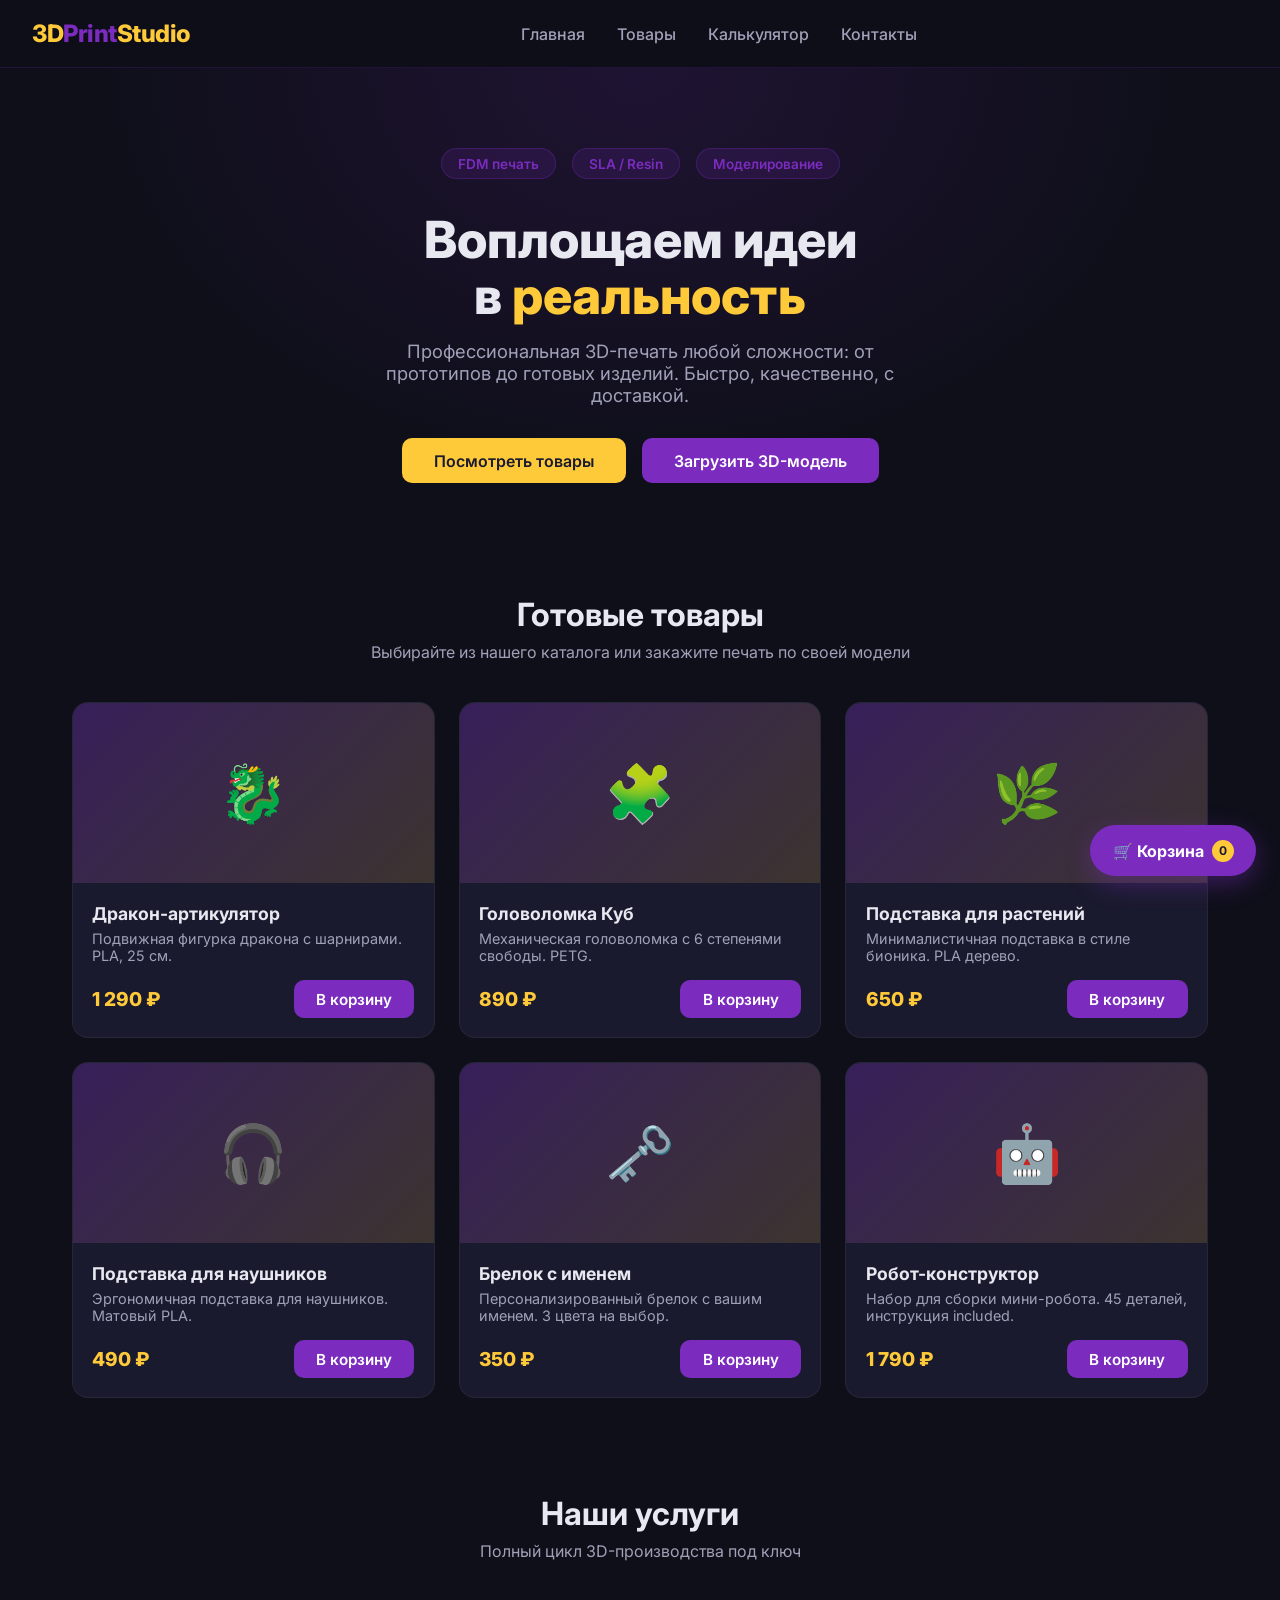
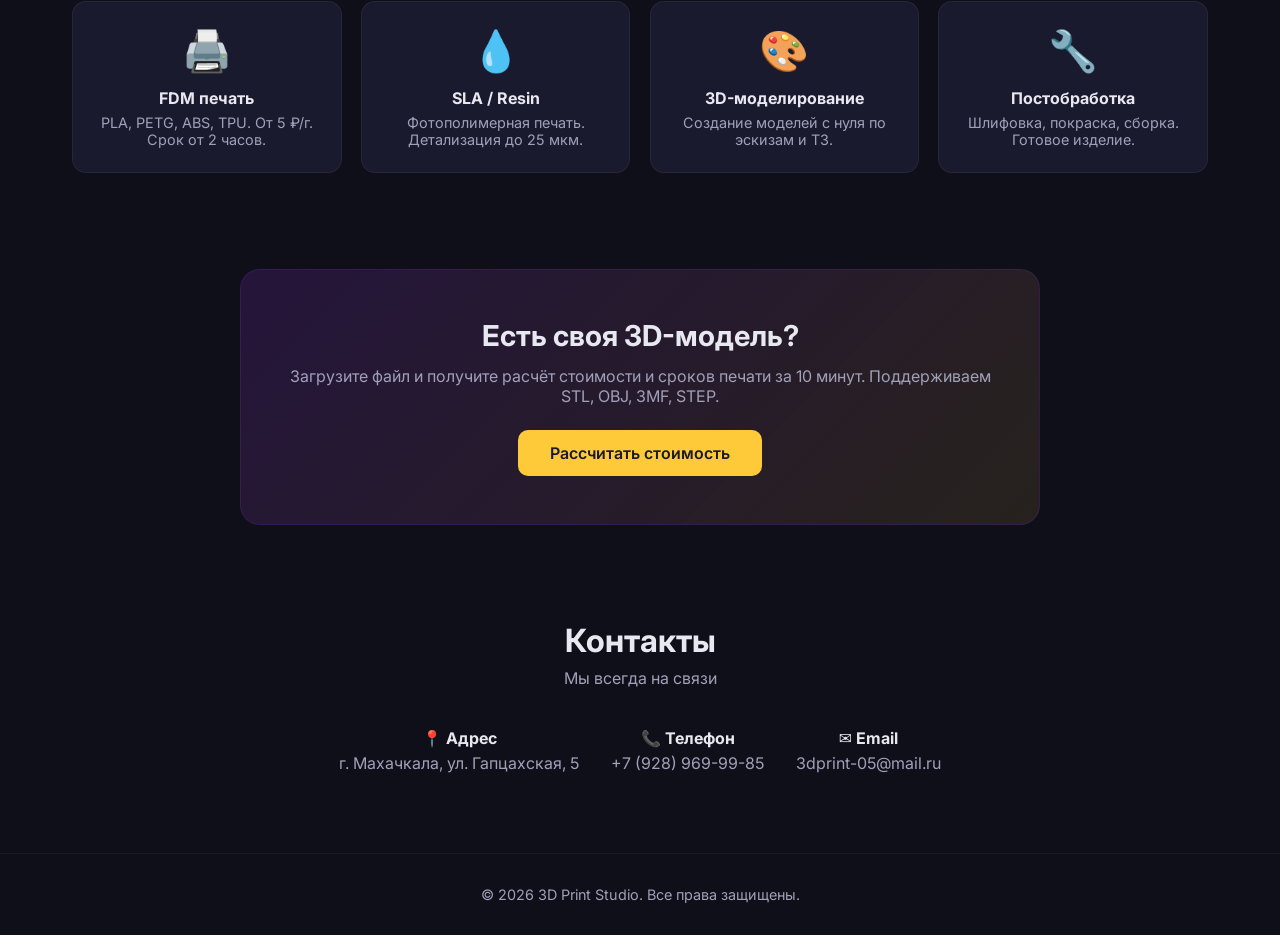
==== index.html @ 72daf2a4 "index.html" ====
<!DOCTYPE html>
<html lang="ru">
<head>
  <meta charset="UTF-8">
  <meta name="viewport" content="width=device-width, initial-scale=1.0">
  <title>3D Print Studio — Студия 3D-печати</title>
  <script src="auth.js"></script>
  <link href="https://fonts.googleapis.com/css2?family=Inter:wght@400;500;600;700;800&display=swap" rel="stylesheet">
  <style>
    :root { --primary: #7b2cbf; --accent: #ffca3a; --bg: #0f0f1a; --card: #1a1a2e; --card-hover: #252540; --text: #e8e8f0; --muted: #a0a0b8; }
    * { box-sizing: border-box; margin: 0; padding: 0; }
    body { background: var(--bg); font-family: 'Inter', system-ui, sans-serif; color: var(--text); }
    .nav { display: flex; align-items: center; justify-content: space-between; padding: 1.2rem 2rem; background: rgba(15,15,26,0.85); backdrop-filter: blur(12px); position: sticky; top: 0; z-index: 100; border-bottom: 1px solid rgba(123,44,191,0.2); }
    .logo { font-size: 1.5rem; font-weight: 800; color: var(--accent); letter-spacing: -0.5px; text-decoration: none; }
    .logo span { color: var(--primary); }
    .nav-links { display: flex; gap: 2rem; list-style: none; }
    .nav-links a { color: var(--muted); text-decoration: none; font-weight: 500; transition: color 0.2s; }
    .nav-links a:hover, .nav-links a.active { color: var(--accent); }
    .btn { padding: 0.6rem 1.4rem; border-radius: 10px; border: none; cursor: pointer; font-weight: 600; font-size: 0.95rem; transition: all 0.2s; font-family: inherit; text-decoration: none; display: inline-block; }
    .btn-primary { background: var(--primary); color: #fff; }
    .btn-primary:hover { background: #9b4fd9; transform: translateY(-2px); }
    .btn-accent { background: var(--accent); color: #1a1a2e; }
    .btn-accent:hover { background: #ffe082; transform: translateY(-2px); }
    .hero { display: flex; align-items: center; justify-content: center; flex-direction: column; text-align: center; padding: 5rem 2rem 4rem; background: radial-gradient(ellipse at 50% 0%, rgba(123,44,191,0.15) 0%, transparent 60%); }
    .hero h1 { font-size: 3.2rem; font-weight: 800; line-height: 1.1; margin-bottom: 1rem; }
    .hero h1 .accent { color: var(--accent); }
    .hero p { color: var(--muted); font-size: 1.15rem; max-width: 560px; margin-bottom: 2rem; }
    .hero-badges { display: flex; gap: 1rem; flex-wrap: wrap; justify-content: center; margin-bottom: 2rem; }
    .badge { padding: 0.4rem 1rem; border-radius: 999px; font-size: 0.85rem; font-weight: 600; background: rgba(123,44,191,0.15); color: var(--primary); border: 1px solid rgba(123,44,191,0.3); }
    .section { max-width: 1200px; margin: 0 auto; padding: 3rem 2rem; }
    .section-title { font-size: 2rem; font-weight: 700; margin-bottom: 0.5rem; text-align: center; }
    .section-sub { color: var(--muted); text-align: center; margin-bottom: 2.5rem; }
    .products-grid { display: grid; grid-template-columns: repeat(auto-fill, minmax(280px, 1fr)); gap: 1.5rem; }
    .product-card { background: var(--card); border-radius: 16px; overflow: hidden; border: 1px solid rgba(255,255,255,0.05); transition: all 0.3s; display: flex; flex-direction: column; }
    .product-card:hover { transform: translateY(-6px); border-color: rgba(123,44,191,0.4); box-shadow: 0 20px 40px rgba(123,44,191,0.15); }
    .product-img { height: 180px; background: linear-gradient(135deg, rgba(123,44,191,0.3), rgba(255,202,58,0.15)); display: flex; align-items: center; justify-content: center; font-size: 3.5rem; }
    .product-body { padding: 1.2rem; flex: 1; display: flex; flex-direction: column; }
    .product-title { font-size: 1.1rem; font-weight: 700; margin-bottom: 0.4rem; }
    .product-desc { color: var(--muted); font-size: 0.9rem; margin-bottom: 1rem; flex: 1; }
    .product-footer { display: flex; align-items: center; justify-content: space-between; }
    .product-price { font-size: 1.2rem; font-weight: 800; color: var(--accent); }
    .services { display: grid; grid-template-columns: repeat(auto-fit, minmax(220px, 1fr)); gap: 1.2rem; margin-top: 1rem; }
    .service-card { background: var(--card); border-radius: 14px; padding: 1.5rem; border: 1px solid rgba(255,255,255,0.05); text-align: center; transition: all 0.3s; }
    .service-card:hover { border-color: rgba(255,202,58,0.3); transform: translateY(-4px); }
    .service-icon { font-size: 2.5rem; margin-bottom: 0.8rem; }
    .service-title { font-weight: 700; margin-bottom: 0.4rem; }
    .service-desc { color: var(--muted); font-size: 0.9rem; }
    .cta-section { background: linear-gradient(135deg, rgba(123,44,191,0.2), rgba(255,202,58,0.1)); border-radius: 20px; padding: 3rem 2rem; text-align: center; margin: 3rem auto; max-width: 800px; border: 1px solid rgba(123,44,191,0.2); }
    .cta-section h2 { font-size: 1.8rem; margin-bottom: 0.8rem; }
    .cta-section p { color: var(--muted); margin-bottom: 1.5rem; }
    .footer { text-align: center; padding: 2rem; color: var(--muted); font-size: 0.9rem; border-top: 1px solid rgba(255,255,255,0.05); margin-top: 2rem; }
    .cart-float { position: fixed; bottom: 1.5rem; right: 1.5rem; background: var(--primary); color: #fff; padding: 0.9rem 1.4rem; border-radius: 50px; font-weight: 700; box-shadow: 0 8px 24px rgba(123,44,191,0.4); cursor: pointer; z-index: 200; display: flex; align-items: center; gap: 0.5rem; transition: all 0.2s; border: none; font-family: inherit; font-size: 1rem; text-decoration: none; }
    .cart-float:hover { transform: scale(1.05); }
    .cart-count { background: var(--accent); color: #1a1a2e; border-radius: 50%; width: 22px; height: 22px; display: flex; align-items: center; justify-content: center; font-size: 0.75rem; }
    @media (max-width: 640px) { .hero h1 { font-size: 2rem; } .nav-links { display: none; } }
  </style>
</head>
<body>

  <nav class="nav">
  <a href="index.html" class="logo">3D<span>Print</span>Studio</a>
  <ul class="nav-links">
    <li><a href="index.html">Главная</a></li>
    <li><a href="products.html">Товары</a></li>
    <li><a href="upload.html">Калькулятор</a></li>
    <li><a href="index.html#contacts">Контакты</a></li>
  </ul>
  <!-- ВОТ ЭТОТ БЛОК: -->
  <div style="display:flex;align-items:center;gap:0.6rem;" id="navAuth"></div>
</nav>

  <section class="hero" id="home">
    <div class="hero-badges">
      <span class="badge">FDM печать</span>
      <span class="badge">SLA / Resin</span>
      <span class="badge">Моделирование</span>
    </div>
    <h1>Воплощаем идеи <br>в <span class="accent">реальность</span></h1>
    <p>Профессиональная 3D-печать любой сложности: от прототипов до готовых изделий. Быстро, качественно, с доставкой.</p>
    <div style="display:flex;gap:1rem;flex-wrap:wrap;justify-content:center;">
      <a href="products.html" class="btn btn-accent" style="font-size:1rem;padding:0.8rem 2rem;">Посмотреть товары</a>
      <a href="upload.html" class="btn btn-primary" style="font-size:1rem;padding:0.8rem 2rem;">Загрузить 3D-модель</a>
    </div>
  </section>

  <section class="section" id="products">
    <h2 class="section-title">Готовые товары</h2>
    <p class="section-sub">Выбирайте из нашего каталога или закажите печать по своей модели</p>
    <div class="products-grid">
      <div class="product-card">
        <div class="product-img">🐉</div>
        <div class="product-body">
          <div class="product-title">Дракон-артикулятор</div>
          <div class="product-desc">Подвижная фигурка дракона с шарнирами. PLA, 25 см.</div>
          <div class="product-footer"><span class="product-price">1 290 ₽</span><button class="btn btn-primary" onclick="addToCart(this, 'Дракон-артикулятор', '1290', '🐉')">В корзину</button></div>
        </div>
      </div>
      <div class="product-card">
        <div class="product-img">🧩</div>
        <div class="product-body">
          <div class="product-title">Головоломка Куб</div>
          <div class="product-desc">Механическая головоломка с 6 степенями свободы. PETG.</div>
          <div class="product-footer"><span class="product-price">890 ₽</span><button class="btn btn-primary" onclick="addToCart(this, 'Головоломка Куб', '890', '🧩')">В корзину</button></div>
        </div>
      </div>
      <div class="product-card">
        <div class="product-img">🌿</div>
        <div class="product-body">
          <div class="product-title">Подставка для растений</div>
          <div class="product-desc">Минималистичная подставка в стиле бионика. PLA дерево.</div>
          <div class="product-footer"><span class="product-price">650 ₽</span><button class="btn btn-primary" onclick="addToCart(this, 'Подставка для растений', '650', '🌿')">В корзину</button></div>
        </div>
      </div>
      <div class="product-card">
        <div class="product-img">🎧</div>
        <div class="product-body">
          <div class="product-title">Подставка для наушников</div>
          <div class="product-desc">Эргономичная подставка для наушников. Матовый PLA.</div>
          <div class="product-footer"><span class="product-price">490 ₽</span><button class="btn btn-primary" onclick="addToCart(this, 'Подставка для наушников', '490', '🎧')">В корзину</button></div>
        </div>
      </div>
      <div class="product-card">
        <div class="product-img">🗝️</div>
        <div class="product-body">
          <div class="product-title">Брелок с именем</div>
          <div class="product-desc">Персонализированный брелок с вашим именем. 3 цвета на выбор.</div>
          <div class="product-footer"><span class="product-price">350 ₽</span><button class="btn btn-primary" onclick="addToCart(this, 'Брелок с именем', '350', '🗝️')">В корзину</button></div>
        </div>
      </div>
      <div class="product-card">
        <div class="product-img">🤖</div>
        <div class="product-body">
          <div class="product-title">Робот-конструктор</div>
          <div class="product-desc">Набор для сборки мини-робота. 45 деталей, инструкция included.</div>
          <div class="product-footer"><span class="product-price">1 790 ₽</span><button class="btn btn-primary" onclick="addToCart(this, 'Робот-конструктор', '1790', '🤖')">В корзину</button></div>
        </div>
      </div>
    </div>
  </section>

  <section class="section" id="services">
    <h2 class="section-title">Наши услуги</h2>
    <p class="section-sub">Полный цикл 3D-производства под ключ</p>
    <div class="services">
      <div class="service-card"><div class="service-icon">🖨️</div><div class="service-title">FDM печать</div><div class="service-desc">PLA, PETG, ABS, TPU. От 5 ₽/г. Срок от 2 часов.</div></div>
      <div class="service-card"><div class="service-icon">💧</div><div class="service-title">SLA / Resin</div><div class="service-desc">Фотополимерная печать. Детализация до 25 мкм.</div></div>
      <div class="service-card"><div class="service-icon">🎨</div><div class="service-title">3D-моделирование</div><div class="service-desc">Создание моделей с нуля по эскизам и ТЗ.</div></div>
      <div class="service-card"><div class="service-icon">🔧</div><div class="service-title">Постобработка</div><div class="service-desc">Шлифовка, покраска, сборка. Готовое изделие.</div></div>
    </div>
  </section>

  <div class="cta-section">
    <h2>Есть своя 3D-модель?</h2>
    <p>Загрузите файл и получите расчёт стоимости и сроков печати за 10 минут. Поддерживаем STL, OBJ, 3MF, STEP.</p>
    <a href="upload.html" class="btn btn-accent" style="font-size:1rem;padding:0.8rem 2rem;">Рассчитать стоимость</a>
  </div>

  <section class="section" id="contacts" style="text-align:center;">
    <h2 class="section-title">Контакты</h2>
    <p class="section-sub">Мы всегда на связи</p>
    <div style="display:flex;gap:2rem;justify-content:center;flex-wrap:wrap;margin-top:1rem;">
      <div style="color:var(--muted);"><div style="font-weight:700;color:var(--text);margin-bottom:0.3rem;">📍 Адрес</div><div>г. Махачкала, ул. Гапцахская, 5</div></div>
      <div style="color:var(--muted);"><div style="font-weight:700;color:var(--text);margin-bottom:0.3rem;">📞 Телефон</div><div>+7 (928) 969-99-85</div></div>
      <div style="color:var(--muted);"><div style="font-weight:700;color:var(--text);margin-bottom:0.3rem;">✉️ Email</div><div>3dprint-05@mail.ru</div></div>
    </div>
  </section>

  <footer class="footer">© 2026 3D Print Studio. Все права защищены.</footer>

  <a href="cart.html" class="cart-float" id="cartFloat">🛒 Корзина <span class="cart-count" id="cartCount">0</span></a>

  <script>
    // ═══ СИНХРОНИЗАЦИЯ ПРИ ЗАГРУЗКЕ ═══
    (function syncBadge(){
      const cart = JSON.parse(localStorage.getItem('pp3d_cart') || '[]');
      const total = cart.reduce((s, i) => s + i.qty, 0);
      document.getElementById('cartCount').textContent = total;
    })();

    // ═══ ДОБАВЛЕНИЕ В КОРЗИНУ ═══
    function addToCart(btn, name, price, icon) {
      let cart = JSON.parse(localStorage.getItem('pp3d_cart') || '[]');
      const existing = cart.find(item => item.name === name);
      if (existing) {
        existing.qty++;
      } else {
        cart.push({ name, price: parseInt(price.replace(/\D/g,'')), icon: icon || '📦', qty: 1 });
      }
      localStorage.setItem('pp3d_cart', JSON.stringify(cart));

      // анимация кнопки
      const orig = btn.textContent;
      btn.textContent = '✓ Добавлено';
      btn.style.background = '#2ecc71';
      setTimeout(() => { btn.textContent = orig; btn.style.background = ''; }, 1200);

      // обновить бейдж
      const total = cart.reduce((s, i) => s + i.qty, 0);
      document.getElementById('cartCount').textContent = total;
    }

    // ═══ НАВИГАЦИЯ ═══
    document.querySelectorAll('a[href^="#"]').forEach(a => {
      a.addEventListener('click', e => {
        e.preventDefault();
        document.querySelector(a.getAttribute('href')).scrollIntoView({ behavior: 'smooth' });
        document.querySelectorAll('.nav-links a').forEach(l => l.classList.remove('active'));
        a.classList.add('active');
      });
    });
  </script>
</body>
</html>
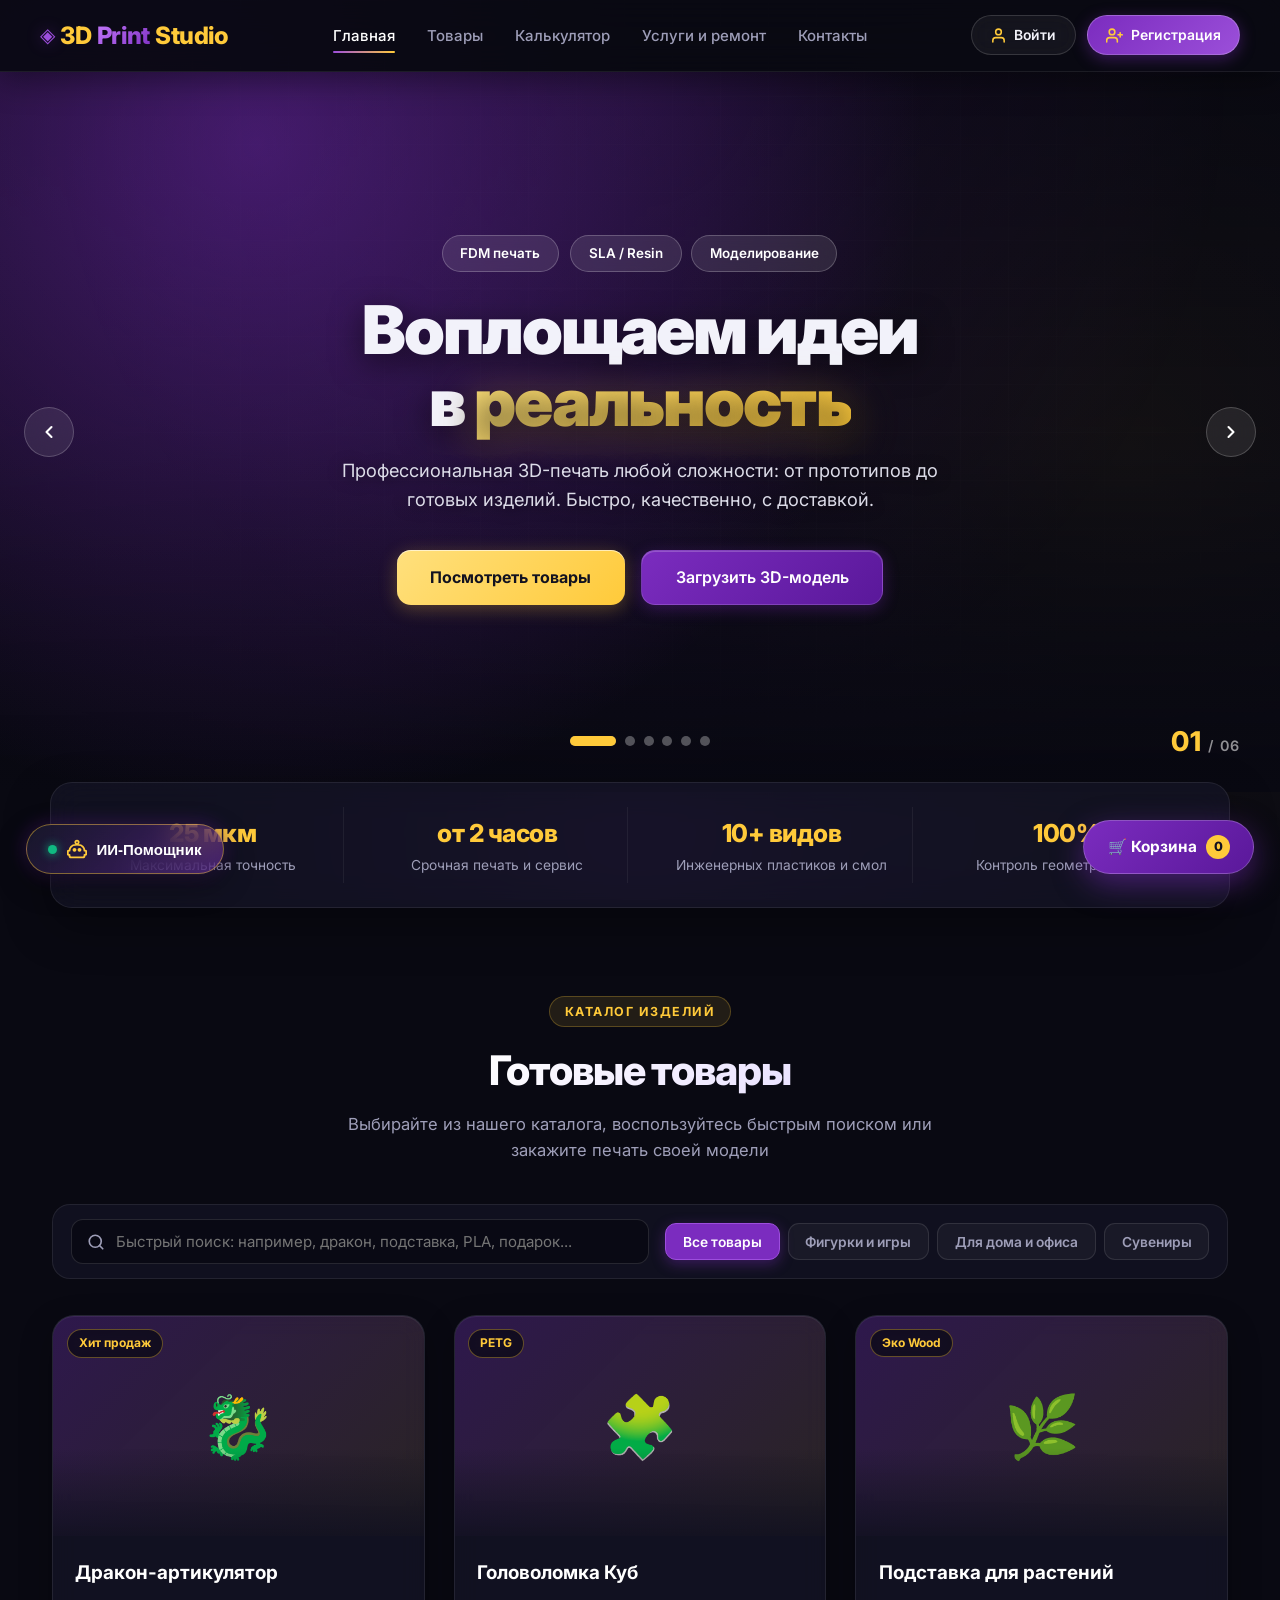
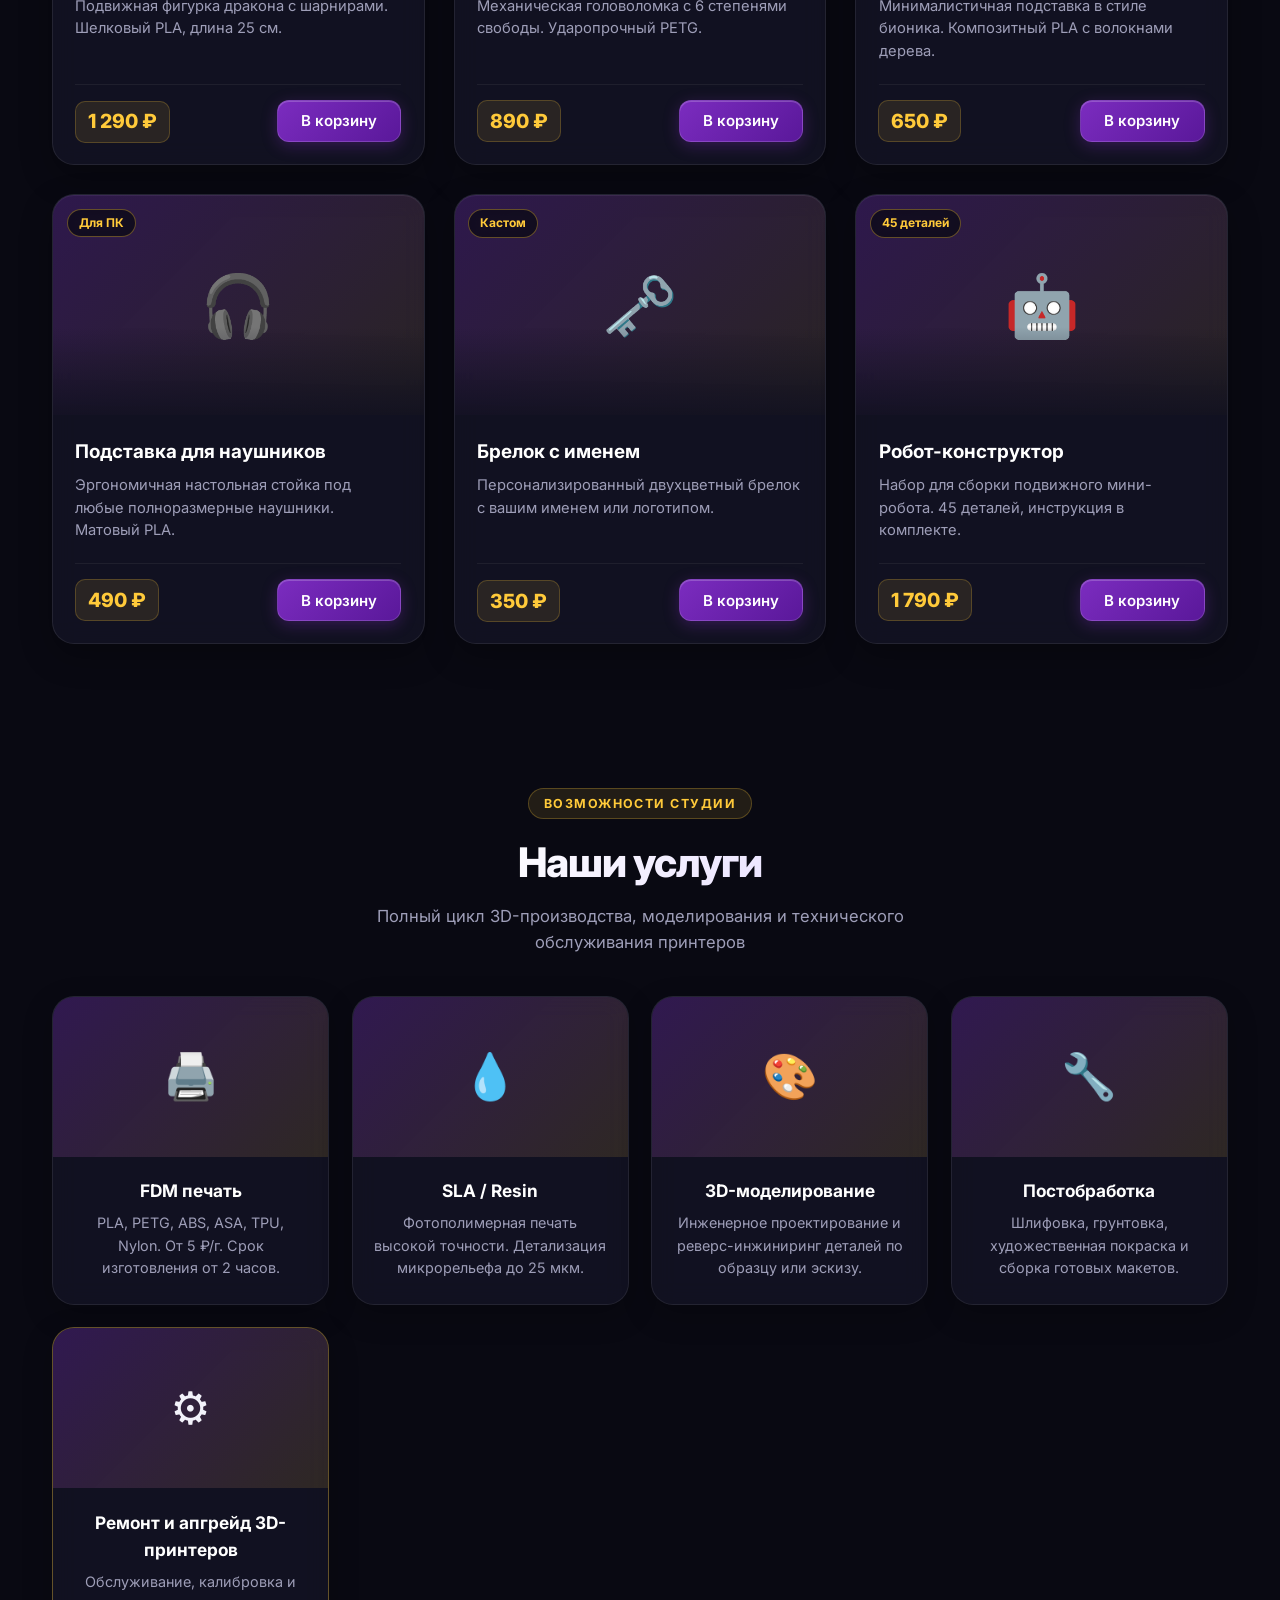
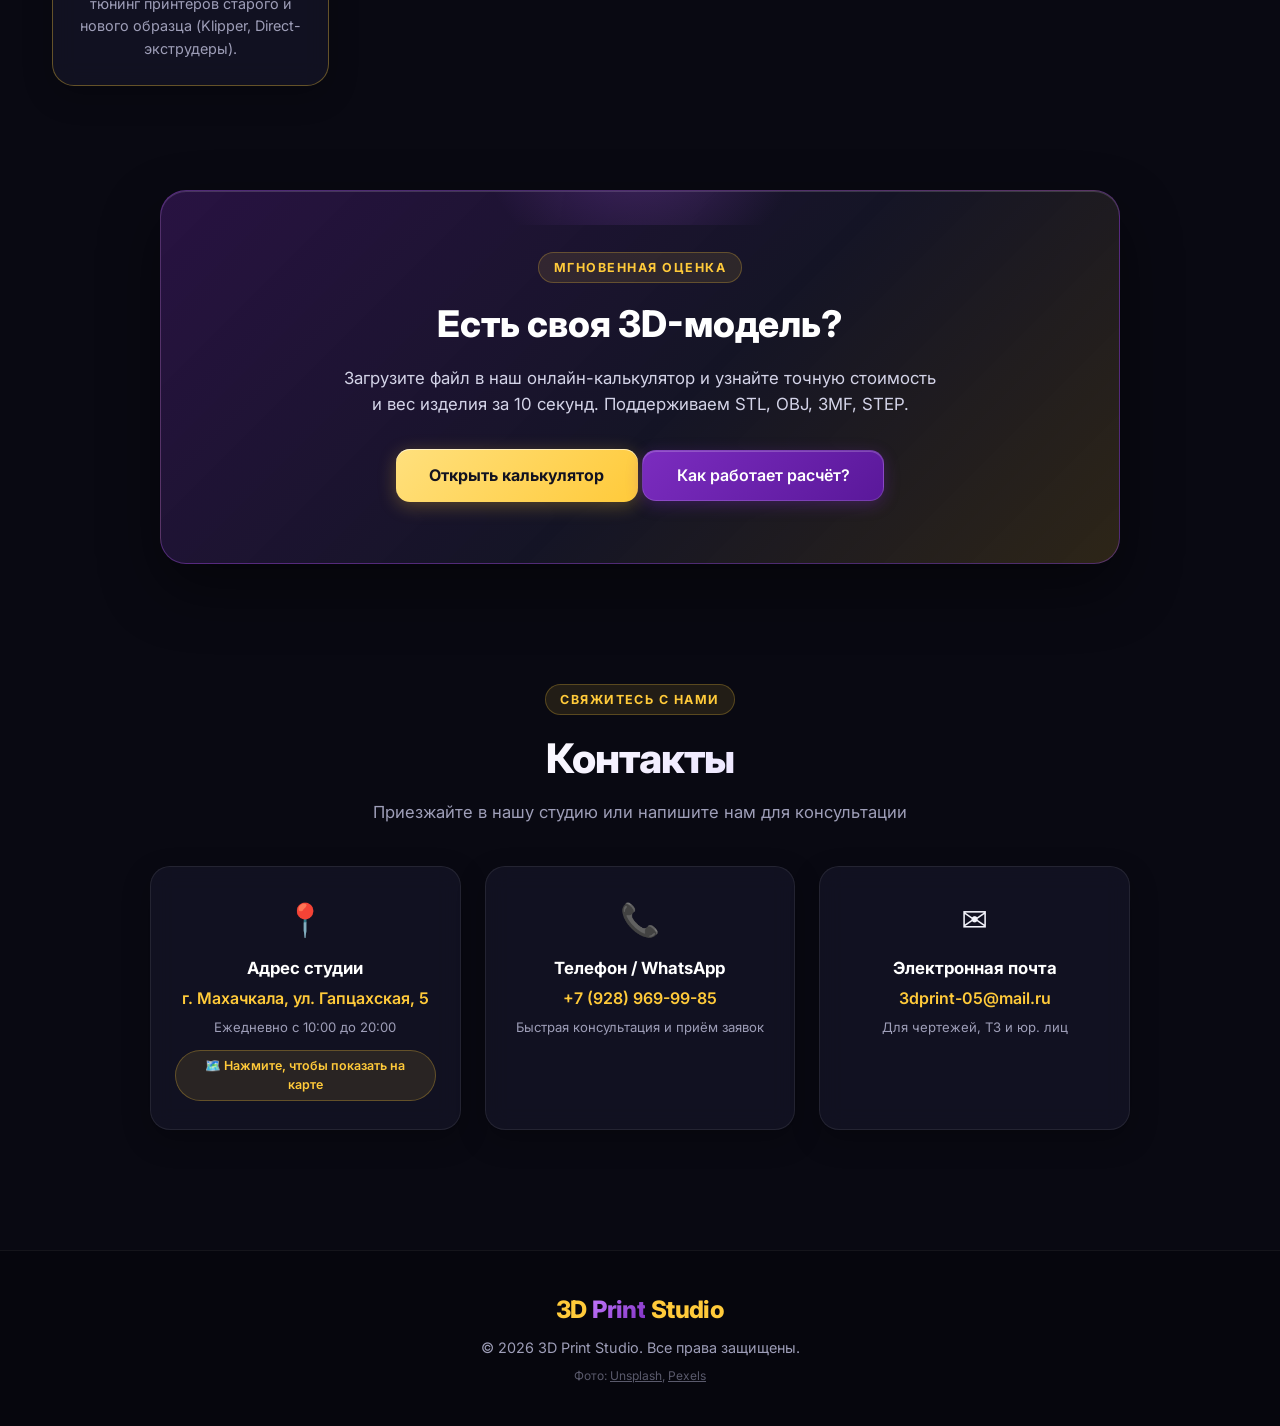
==== commit 605cec20: "Add files via upload" ====
--- a/index.html
+++ b/index.html
@@ -3,211 +3,986 @@
 <head>
   <meta charset="UTF-8">
   <meta name="viewport" content="width=device-width, initial-scale=1.0">
-  <title>3D Print Studio — Студия 3D-печати</title>
+  <title>3D Print Studio — Студия 3D-печати и сервиса</title>
   <script src="auth.js"></script>
-  <link href="https://fonts.googleapis.com/css2?family=Inter:wght@400;500;600;700;800&display=swap" rel="stylesheet">
-  <style>
-    :root { --primary: #7b2cbf; --accent: #ffca3a; --bg: #0f0f1a; --card: #1a1a2e; --card-hover: #252540; --text: #e8e8f0; --muted: #a0a0b8; }
-    * { box-sizing: border-box; margin: 0; padding: 0; }
-    body { background: var(--bg); font-family: 'Inter', system-ui, sans-serif; color: var(--text); }
-    .nav { display: flex; align-items: center; justify-content: space-between; padding: 1.2rem 2rem; background: rgba(15,15,26,0.85); backdrop-filter: blur(12px); position: sticky; top: 0; z-index: 100; border-bottom: 1px solid rgba(123,44,191,0.2); }
-    .logo { font-size: 1.5rem; font-weight: 800; color: var(--accent); letter-spacing: -0.5px; text-decoration: none; }
-    .logo span { color: var(--primary); }
-    .nav-links { display: flex; gap: 2rem; list-style: none; }
-    .nav-links a { color: var(--muted); text-decoration: none; font-weight: 500; transition: color 0.2s; }
-    .nav-links a:hover, .nav-links a.active { color: var(--accent); }
-    .btn { padding: 0.6rem 1.4rem; border-radius: 10px; border: none; cursor: pointer; font-weight: 600; font-size: 0.95rem; transition: all 0.2s; font-family: inherit; text-decoration: none; display: inline-block; }
-    .btn-primary { background: var(--primary); color: #fff; }
-    .btn-primary:hover { background: #9b4fd9; transform: translateY(-2px); }
-    .btn-accent { background: var(--accent); color: #1a1a2e; }
-    .btn-accent:hover { background: #ffe082; transform: translateY(-2px); }
-    .hero { display: flex; align-items: center; justify-content: center; flex-direction: column; text-align: center; padding: 5rem 2rem 4rem; background: radial-gradient(ellipse at 50% 0%, rgba(123,44,191,0.15) 0%, transparent 60%); }
-    .hero h1 { font-size: 3.2rem; font-weight: 800; line-height: 1.1; margin-bottom: 1rem; }
-    .hero h1 .accent { color: var(--accent); }
-    .hero p { color: var(--muted); font-size: 1.15rem; max-width: 560px; margin-bottom: 2rem; }
-    .hero-badges { display: flex; gap: 1rem; flex-wrap: wrap; justify-content: center; margin-bottom: 2rem; }
-    .badge { padding: 0.4rem 1rem; border-radius: 999px; font-size: 0.85rem; font-weight: 600; background: rgba(123,44,191,0.15); color: var(--primary); border: 1px solid rgba(123,44,191,0.3); }
-    .section { max-width: 1200px; margin: 0 auto; padding: 3rem 2rem; }
-    .section-title { font-size: 2rem; font-weight: 700; margin-bottom: 0.5rem; text-align: center; }
-    .section-sub { color: var(--muted); text-align: center; margin-bottom: 2.5rem; }
-    .products-grid { display: grid; grid-template-columns: repeat(auto-fill, minmax(280px, 1fr)); gap: 1.5rem; }
-    .product-card { background: var(--card); border-radius: 16px; overflow: hidden; border: 1px solid rgba(255,255,255,0.05); transition: all 0.3s; display: flex; flex-direction: column; }
-    .product-card:hover { transform: translateY(-6px); border-color: rgba(123,44,191,0.4); box-shadow: 0 20px 40px rgba(123,44,191,0.15); }
-    .product-img { height: 180px; background: linear-gradient(135deg, rgba(123,44,191,0.3), rgba(255,202,58,0.15)); display: flex; align-items: center; justify-content: center; font-size: 3.5rem; }
-    .product-body { padding: 1.2rem; flex: 1; display: flex; flex-direction: column; }
-    .product-title { font-size: 1.1rem; font-weight: 700; margin-bottom: 0.4rem; }
-    .product-desc { color: var(--muted); font-size: 0.9rem; margin-bottom: 1rem; flex: 1; }
-    .product-footer { display: flex; align-items: center; justify-content: space-between; }
-    .product-price { font-size: 1.2rem; font-weight: 800; color: var(--accent); }
-    .services { display: grid; grid-template-columns: repeat(auto-fit, minmax(220px, 1fr)); gap: 1.2rem; margin-top: 1rem; }
-    .service-card { background: var(--card); border-radius: 14px; padding: 1.5rem; border: 1px solid rgba(255,255,255,0.05); text-align: center; transition: all 0.3s; }
-    .service-card:hover { border-color: rgba(255,202,58,0.3); transform: translateY(-4px); }
-    .service-icon { font-size: 2.5rem; margin-bottom: 0.8rem; }
-    .service-title { font-weight: 700; margin-bottom: 0.4rem; }
-    .service-desc { color: var(--muted); font-size: 0.9rem; }
-    .cta-section { background: linear-gradient(135deg, rgba(123,44,191,0.2), rgba(255,202,58,0.1)); border-radius: 20px; padding: 3rem 2rem; text-align: center; margin: 3rem auto; max-width: 800px; border: 1px solid rgba(123,44,191,0.2); }
-    .cta-section h2 { font-size: 1.8rem; margin-bottom: 0.8rem; }
-    .cta-section p { color: var(--muted); margin-bottom: 1.5rem; }
-    .footer { text-align: center; padding: 2rem; color: var(--muted); font-size: 0.9rem; border-top: 1px solid rgba(255,255,255,0.05); margin-top: 2rem; }
-    .cart-float { position: fixed; bottom: 1.5rem; right: 1.5rem; background: var(--primary); color: #fff; padding: 0.9rem 1.4rem; border-radius: 50px; font-weight: 700; box-shadow: 0 8px 24px rgba(123,44,191,0.4); cursor: pointer; z-index: 200; display: flex; align-items: center; gap: 0.5rem; transition: all 0.2s; border: none; font-family: inherit; font-size: 1rem; text-decoration: none; }
-    .cart-float:hover { transform: scale(1.05); }
-    .cart-count { background: var(--accent); color: #1a1a2e; border-radius: 50%; width: 22px; height: 22px; display: flex; align-items: center; justify-content: center; font-size: 0.75rem; }
-    @media (max-width: 640px) { .hero h1 { font-size: 2rem; } .nav-links { display: none; } }
-  </style>
+  <link href="https://fonts.googleapis.com/css2?family=Inter:wght@400;500;600;700;800;900&display=swap" rel="stylesheet">
+  <link rel="stylesheet" href="style.css">
 </head>
 <body>
 
+  <!-- Фоновая технологичная сетка -->
+  <div class="bg-grid" aria-hidden="true"></div>
+
+  <!-- ═════ НАВИГАЦИЯ ═════ -->
   <nav class="nav">
-  <a href="index.html" class="logo">3D<span>Print</span>Studio</a>
-  <ul class="nav-links">
-    <li><a href="index.html">Главная</a></li>
-    <li><a href="products.html">Товары</a></li>
-    <li><a href="upload.html">Калькулятор</a></li>
-    <li><a href="index.html#contacts">Контакты</a></li>
-  </ul>
-  <!-- ВОТ ЭТОТ БЛОК: -->
-  <div style="display:flex;align-items:center;gap:0.6rem;" id="navAuth"></div>
-</nav>
-
-  <section class="hero" id="home">
-    <div class="hero-badges">
-      <span class="badge">FDM печать</span>
-      <span class="badge">SLA / Resin</span>
-      <span class="badge">Моделирование</span>
-    </div>
-    <h1>Воплощаем идеи <br>в <span class="accent">реальность</span></h1>
-    <p>Профессиональная 3D-печать любой сложности: от прототипов до готовых изделий. Быстро, качественно, с доставкой.</p>
-    <div style="display:flex;gap:1rem;flex-wrap:wrap;justify-content:center;">
-      <a href="products.html" class="btn btn-accent" style="font-size:1rem;padding:0.8rem 2rem;">Посмотреть товары</a>
-      <a href="upload.html" class="btn btn-primary" style="font-size:1rem;padding:0.8rem 2rem;">Загрузить 3D-модель</a>
-    </div>
-  </section>
-
+    <a href="index.html" class="logo">
+      <span class="badge-icon">◈</span>
+      3D<span>Print</span>Studio
+    </a>
+    <ul class="nav-links">
+      <li><a href="index.html" class="active">Главная</a></li>
+      <li><a href="products.html">Товары</a></li>
+      <li><a href="upload.html">Калькулятор</a></li>
+      <li><a href="#services">Услуги и ремонт</a></li>
+      <li><a href="#contacts">Контакты</a></li>
+    </ul>
+    <div class="nav-auth" id="navAuth">
+      <a href="login.html" class="btn-login">
+        <svg width="17" height="17" viewBox="0 0 24 24" fill="none" stroke="currentColor" stroke-width="2.2" stroke-linecap="round" stroke-linejoin="round">
+          <path d="M20 21v-2a4 4 0 0 0-4-4H8a4 4 0 0 0-4 4v2"></path>
+          <circle cx="12" cy="7" r="4"></circle>
+        </svg>
+        <span>Войти</span>
+      </a>
+      <a href="register.html" class="btn-register">
+        <svg width="17" height="17" viewBox="0 0 24 24" fill="none" stroke="currentColor" stroke-width="2.2" stroke-linecap="round" stroke-linejoin="round">
+          <path d="M16 21v-2a4 4 0 0 0-4-4H5a4 4 0 0 0-4 4v2"></path>
+          <circle cx="8.5" cy="7" r="4"></circle>
+          <line x1="20" y1="8" x2="20" y2="14"></line>
+          <line x1="23" y1="11" x2="17" y2="11"></line>
+        </svg>
+        <span>Регистрация</span>
+      </a>
+    </div>
+  </nav>
+
+  <!-- ═════ HERO SLIDER (6 СЛАЙДОВ) ═════ -->
+  <div class="hero-slider-wrap" id="heroSliderWrap">
+    <div class="hero-slider" id="heroSlider">
+
+      <!-- Клон последнего (Слайд 6: Доставка — для infinite loop назад) -->
+      <div class="hero-slide">
+        <img class="hero-slide-img" src="https://images.pexels.com/photos/7362897/pexels-photo-7362897.jpeg?auto=compress&cs=tinysrgb&w=1920" alt="Курьер расписывается в получении посылки" draggable="false" onerror="this.hidden=true">
+        <div class="hero-badges">
+          <span class="badge">По всей России</span>
+          <span class="badge">1–3 дня</span>
+          <span class="badge">Трек-номер</span>
+        </div>
+        <h1>Доставка <br>в любую <span class="accent">точку</span></h1>
+        <p>СДЭК, Почта России, курьер по Москве или самовывоз из студии в Махачкале.</p>
+        <div class="hero-actions">
+          <a href="cart.html" class="btn btn-accent btn-lg">Оформить заказ</a>
+        </div>
+      </div>
+
+      <!-- Слайд 1: Главный -->
+      <div class="hero-slide">
+        <img class="hero-slide-img" src="https://images.unsplash.com/photo-1644936580583-91eb0c32c3db?auto=format&fit=crop&w=1920&q=75" alt="3D-принтер печатает деталь жёлтым PLA-пластиком" draggable="false" onerror="this.hidden=true">
+        <div class="hero-badges">
+          <span class="badge">FDM печать</span>
+          <span class="badge">SLA / Resin</span>
+          <span class="badge">Моделирование</span>
+        </div>
+        <h1>Воплощаем идеи <br>в <span class="accent">реальность</span></h1>
+        <p>Профессиональная 3D-печать любой сложности: от прототипов до готовых изделий. Быстро, качественно, с доставкой.</p>
+        <div class="hero-actions">
+          <a href="products.html" class="btn btn-accent btn-lg">Посмотреть товары</a>
+          <a href="upload.html" class="btn btn-primary btn-lg">Загрузить 3D-модель</a>
+        </div>
+      </div>
+
+      <!-- Слайд 2: Авто (ВАШЕ ЗАГРУЖЕННОЕ ФОТО) -->
+      <div class="hero-slide">
+        <img class="hero-slide-img hero-slide-img--auto" src="images/auto-slide.jpg" alt="Автомобиль с кастомным 3D-печатным бампером и чертежами в мастерской" draggable="false" onerror="if(!this.dataset.fallback){this.dataset.fallback='1';this.src='auto-slide.jpg';}else{this.hidden=true;}">
+        <div class="hero-badges">
+          <span class="badge">LADA</span>
+          <span class="badge">BMW</span>
+          <span class="badge">Toyota</span>
+        </div>
+        <h1>Запчасти для <br><span class="accent">автомобилей</span></h1>
+        <p>Клипсы, крепления, крышки, элементы интерьера и обвеса под любую марку. Печатаем из термостойких ABS, PETG и ASA.</p>
+        <div class="hero-actions">
+          <a href="products.html" class="btn btn-accent btn-lg">Автокаталог</a>
+          <a href="upload.html" class="btn btn-primary btn-lg">Заказать печать</a>
+        </div>
+      </div>
+
+      <!-- Слайд 3: Быт -->
+      <div class="hero-slide">
+        <img class="hero-slide-img" src="https://images.unsplash.com/photo-1703720675167-2fba006efb82?auto=format&fit=crop&w=1920&q=75" alt="3D-принтер печатает небольшую пластиковую деталь-замену" draggable="false" onerror="this.hidden=true">
+        <div class="hero-badges">
+          <span class="badge">Холодильники</span>
+          <span class="badge">Пылесосы</span>
+          <span class="badge">Кофемашины</span>
+        </div>
+        <h1>Ремонт <br><span class="accent">бытовой техники</span></h1>
+        <p>Ручки, шестерни, кнопки, крепления и корпуса. Не выбрасывайте технику — восстановим сломанную деталь за 24 часа.</p>
+        <div class="hero-actions">
+          <a href="products.html" class="btn btn-accent btn-lg">Бытовой каталог</a>
+          <a href="upload.html" class="btn btn-primary btn-lg">Загрузить модель</a>
+        </div>
+      </div>
+
+      <!-- Слайд 4: Калькулятор -->
+      <div class="hero-slide">
+        <img class="hero-slide-img" src="https://images.unsplash.com/photo-1760446411816-f5484549fb51?auto=format&fit=crop&w=1920&q=75" alt="Пользователь достаёт готовую фигурку из 3D-принтера" draggable="false" onerror="this.hidden=true">
+        <div class="hero-badges">
+          <span class="badge">STL / OBJ</span>
+          <span class="badge">Расчёт за 10 сек</span>
+          <span class="badge">6 материалов</span>
+        </div>
+        <h1>Расчёт стоимости <br><span class="accent">онлайн</span></h1>
+        <p>Загрузите 3D-модель, выберите материал и параметры печати. Узнайте точную цену и вес изделия мгновенно.</p>
+        <div class="hero-actions">
+          <a href="upload.html" class="btn btn-accent btn-lg">Рассчитать цену</a>
+        </div>
+      </div>
+
+      <!-- Слайд 5: Ремонт и доработка 3D-принтеров -->
+      <div class="hero-slide">
+        <img class="hero-slide-img" src="https://images.unsplash.com/photo-1581092160607-ee22621dd758?auto=format&fit=crop&w=1920&q=75" alt="Инженер настраивает и модернизирует 3D-принтер" draggable="false" onerror="this.hidden=true">
+        <div class="hero-badges">
+          <span class="badge">Старого и нового образца</span>
+          <span class="badge">Апгрейд и Klipper</span>
+          <span class="badge">Гарантия на работы</span>
+        </div>
+        <h1>Ремонт и доработка <br><span class="accent">3D-принтеров</span></h1>
+        <p>Профессиональное ТО, восстановление и модернизация 3D-принтеров любого поколения — от классических систем до скоростных новинок.</p>
+        <div class="hero-actions">
+          <a href="#contacts" class="btn btn-accent btn-lg">Записаться на сервис</a>
+          <a href="#services" class="btn btn-primary btn-lg">Подробнее об услуге</a>
+        </div>
+      </div>
+
+      <!-- Слайд 6: Доставка -->
+      <div class="hero-slide">
+        <img class="hero-slide-img" src="https://images.pexels.com/photos/7362897/pexels-photo-7362897.jpeg?auto=compress&cs=tinysrgb&w=1920" alt="Курьер расписывается в получении посылки" draggable="false" onerror="this.hidden=true">
+        <div class="hero-badges">
+          <span class="badge">По всей России</span>
+          <span class="badge">1–3 дня</span>
+          <span class="badge">Трек-номер</span>
+        </div>
+        <h1>Доставка <br>в любую <span class="accent">точку</span></h1>
+        <p>СДЭК, Почта России, курьер по Москве или самовывоз из студии в Махачкале.</p>
+        <div class="hero-actions">
+          <a href="cart.html" class="btn btn-accent btn-lg">Оформить заказ</a>
+        </div>
+      </div>
+
+      <!-- Клон первого (для infinite loop вперёд) -->
+      <div class="hero-slide">
+        <img class="hero-slide-img" src="https://images.unsplash.com/photo-1644936580583-91eb0c32c3db?auto=format&fit=crop&w=1920&q=75" alt="3D-принтер печатает деталь жёлтым PLA-пластиком" draggable="false" onerror="this.hidden=true">
+        <div class="hero-badges">
+          <span class="badge">FDM печать</span>
+          <span class="badge">SLA / Resin</span>
+          <span class="badge">Моделирование</span>
+        </div>
+        <h1>Воплощаем идеи <br>в <span class="accent">реальность</span></h1>
+        <p>Профессиональная 3D-печать любой сложности: от прототипов до готовых изделий. Быстро, качественно, с доставкой.</p>
+        <div class="hero-actions">
+          <a href="products.html" class="btn btn-accent btn-lg">Посмотреть товары</a>
+          <a href="upload.html" class="btn btn-primary btn-lg">Загрузить 3D-модель</a>
+        </div>
+      </div>
+
+    </div>
+
+    <!-- Стрелки -->
+    <button class="hero-arrow prev" onclick="moveSlide(-1)" aria-label="Назад">
+      <svg width="20" height="20" viewBox="0 0 24 24" fill="none" stroke="currentColor" stroke-width="2.5" stroke-linecap="round" stroke-linejoin="round"><polyline points="15 18 9 12 15 6"></polyline></svg>
+    </button>
+    <button class="hero-arrow next" onclick="moveSlide(1)" aria-label="Вперёд">
+      <svg width="20" height="20" viewBox="0 0 24 24" fill="none" stroke="currentColor" stroke-width="2.5" stroke-linecap="round" stroke-linejoin="round"><polyline points="9 18 15 12 9 6"></polyline></svg>
+    </button>
+
+    <div class="hero-counter" aria-hidden="true"><b id="heroCurrent">01</b><span>/ 06</span></div>
+  </div>
+
+  <!-- Точки (6 слайдов) -->
+  <div class="hero-dots" id="heroDots">
+    <button class="dot active" onclick="goToSlide(0)" aria-label="Слайд 1"></button>
+    <button class="dot" onclick="goToSlide(1)" aria-label="Слайд 2"></button>
+    <button class="dot" onclick="goToSlide(2)" aria-label="Слайд 3"></button>
+    <button class="dot" onclick="goToSlide(3)" aria-label="Слайд 4"></button>
+    <button class="dot" onclick="goToSlide(4)" aria-label="Слайд 5"></button>
+    <button class="dot" onclick="goToSlide(5)" aria-label="Слайд 6"></button>
+  </div>
+
+  <!-- ═════ ПАНЕЛЬ ПРЕИМУЩЕСТВ (STATS BAR) ═════ -->
+  <div class="stats-bar">
+    <div class="stat-item">
+      <span class="stat-value">25 мкм</span>
+      <span class="stat-label">Максимальная точность</span>
+    </div>
+    <div class="stat-item">
+      <span class="stat-value">от 2 часов</span>
+      <span class="stat-label">Срочная печать и сервис</span>
+    </div>
+    <div class="stat-item">
+      <span class="stat-value">10+ видов</span>
+      <span class="stat-label">Инженерных пластиков и смол</span>
+    </div>
+    <div class="stat-item">
+      <span class="stat-value">100%</span>
+      <span class="stat-label">Контроль геометрии и ОТК</span>
+    </div>
+  </div>
+
+  <!-- ═════ ТОВАРЫ + ОБЛЕГЧЁННЫЙ ПОИСК ═════ -->
   <section class="section" id="products">
-    <h2 class="section-title">Готовые товары</h2>
-    <p class="section-sub">Выбирайте из нашего каталога или закажите печать по своей модели</p>
-    <div class="products-grid">
-      <div class="product-card">
-        <div class="product-img">🐉</div>
+    <div class="section-header">
+      <span class="section-kicker">Каталог изделий</span>
+      <h2 class="section-title">Готовые товары</h2>
+      <p class="section-sub">Выбирайте из нашего каталога, воспользуйтесь быстрым поиском или закажите печать своей модели</p>
+    </div>
+
+    <!-- Умная панель поиска и фильтрации -->
+    <div class="catalog-toolbar">
+      <div class="search-box">
+        <svg class="search-icon" width="18" height="18" viewBox="0 0 24 24" fill="none" stroke="currentColor" stroke-width="2.2" stroke-linecap="round" stroke-linejoin="round">
+          <circle cx="11" cy="11" r="8"></circle>
+          <line x1="21" y1="21" x2="16.65" y2="16.65"></line>
+        </svg>
+        <input type="text" id="catalogSearch" placeholder="Быстрый поиск: например, дракон, подставка, PLA, подарок..." autocomplete="off">
+        <button class="search-clear" id="searchClear" hidden aria-label="Очистить">✕</button>
+      </div>
+      <div class="filter-pills" id="filterPills">
+        <button class="filter-pill active" data-filter="all">Все товары</button>
+        <button class="filter-pill" data-filter="toys">Фигурки и игры</button>
+        <button class="filter-pill" data-filter="home">Для дома и офиса</button>
+        <button class="filter-pill" data-filter="gift">Сувениры</button>
+      </div>
+    </div>
+
+    <div class="products-grid" id="productsGrid">
+      <div class="product-card" data-category="toys" data-title="Дракон-артикулятор" data-keywords="дракон фигурка игрушка шарниры pla подарок">
+        <div class="product-img">
+          <span class="product-tag">Хит продаж</span>
+          🐉
+          <img class="product-photo" src="images/products/dragon-articulated.jpg" alt="Подвижный дракон-артикулятор, напечатанный на 3D-принтере" loading="lazy" draggable="false" onerror="this.hidden=true">
+        </div>
         <div class="product-body">
           <div class="product-title">Дракон-артикулятор</div>
-          <div class="product-desc">Подвижная фигурка дракона с шарнирами. PLA, 25 см.</div>
-          <div class="product-footer"><span class="product-price">1 290 ₽</span><button class="btn btn-primary" onclick="addToCart(this, 'Дракон-артикулятор', '1290', '🐉')">В корзину</button></div>
-        </div>
-      </div>
-      <div class="product-card">
-        <div class="product-img">🧩</div>
+          <div class="product-desc">Подвижная фигурка дракона с шарнирами. Шелковый PLA, длина 25 см.</div>
+          <div class="product-footer">
+            <span class="product-price">1 290 ₽</span>
+            <button class="btn btn-primary" onclick="addToCart(this, 'Дракон-артикулятор', '1290', '🐉')">В корзину</button>
+          </div>
+        </div>
+      </div>
+
+      <div class="product-card" data-category="toys" data-title="Головоломка Куб" data-keywords="головоломка куб лабиринт механика petg игра">
+        <div class="product-img">
+          <span class="product-tag">PETG</span>
+          🧩
+          <img class="product-photo" src="images/products/puzzle-cube.jpg" alt="Механическая головоломка-куб из PETG" loading="lazy" draggable="false" onerror="this.hidden=true">
+        </div>
         <div class="product-body">
           <div class="product-title">Головоломка Куб</div>
-          <div class="product-desc">Механическая головоломка с 6 степенями свободы. PETG.</div>
-          <div class="product-footer"><span class="product-price">890 ₽</span><button class="btn btn-primary" onclick="addToCart(this, 'Головоломка Куб', '890', '🧩')">В корзину</button></div>
-        </div>
-      </div>
-      <div class="product-card">
-        <div class="product-img">🌿</div>
+          <div class="product-desc">Механическая головоломка с 6 степенями свободы. Ударопрочный PETG.</div>
+          <div class="product-footer">
+            <span class="product-price">890 ₽</span>
+            <button class="btn btn-primary" onclick="addToCart(this, 'Головоломка Куб', '890', '🧩')">В корзину</button>
+          </div>
+        </div>
+      </div>
+
+      <div class="product-card" data-category="home" data-title="Подставка для растений" data-keywords="подставка цветы растения кашпо горшок дом дерево">
+        <div class="product-img">
+          <span class="product-tag">Эко Wood</span>
+          🌿
+          <img class="product-photo" src="images/products/plant-stand.jpg" alt="Подставка для растений в стиле бионика" loading="lazy" draggable="false" onerror="this.hidden=true">
+        </div>
         <div class="product-body">
           <div class="product-title">Подставка для растений</div>
-          <div class="product-desc">Минималистичная подставка в стиле бионика. PLA дерево.</div>
-          <div class="product-footer"><span class="product-price">650 ₽</span><button class="btn btn-primary" onclick="addToCart(this, 'Подставка для растений', '650', '🌿')">В корзину</button></div>
-        </div>
-      </div>
-      <div class="product-card">
-        <div class="product-img">🎧</div>
+          <div class="product-desc">Минималистичная подставка в стиле бионика. Композитный PLA с волокнами дерева.</div>
+          <div class="product-footer">
+            <span class="product-price">650 ₽</span>
+            <button class="btn btn-primary" onclick="addToCart(this, 'Подставка для растений', '650', '🌿')">В корзину</button>
+          </div>
+        </div>
+      </div>
+
+      <div class="product-card" data-category="home" data-title="Подставка для наушников" data-keywords="подставка наушники стол гейминг офис пк pla">
+        <div class="product-img">
+          <span class="product-tag">Для ПК</span>
+          🎧
+          <img class="product-photo" src="images/products/headphone-stand.jpg" alt="Подставка для наушников из матового PLA" loading="lazy" draggable="false" onerror="this.hidden=true">
+        </div>
         <div class="product-body">
           <div class="product-title">Подставка для наушников</div>
-          <div class="product-desc">Эргономичная подставка для наушников. Матовый PLA.</div>
-          <div class="product-footer"><span class="product-price">490 ₽</span><button class="btn btn-primary" onclick="addToCart(this, 'Подставка для наушников', '490', '🎧')">В корзину</button></div>
-        </div>
-      </div>
-      <div class="product-card">
-        <div class="product-img">🗝️</div>
+          <div class="product-desc">Эргономичная настольная стойка под любые полноразмерные наушники. Матовый PLA.</div>
+          <div class="product-footer">
+            <span class="product-price">490 ₽</span>
+            <button class="btn btn-primary" onclick="addToCart(this, 'Подставка для наушников', '490', '🎧')">В корзину</button>
+          </div>
+        </div>
+      </div>
+
+      <div class="product-card" data-category="gift" data-title="Брелок с именем" data-keywords="брелок ключи имя подарок сувенир надпись">
+        <div class="product-img">
+          <span class="product-tag">Кастом</span>
+          🗝️
+          <img class="product-photo" src="images/products/keychain.jpg" alt="Персонализированный брелок с именем" loading="lazy" draggable="false" onerror="this.hidden=true">
+        </div>
         <div class="product-body">
           <div class="product-title">Брелок с именем</div>
-          <div class="product-desc">Персонализированный брелок с вашим именем. 3 цвета на выбор.</div>
-          <div class="product-footer"><span class="product-price">350 ₽</span><button class="btn btn-primary" onclick="addToCart(this, 'Брелок с именем', '350', '🗝️')">В корзину</button></div>
-        </div>
-      </div>
-      <div class="product-card">
-        <div class="product-img">🤖</div>
+          <div class="product-desc">Персонализированный двухцветный брелок с вашим именем или логотипом.</div>
+          <div class="product-footer">
+            <span class="product-price">350 ₽</span>
+            <button class="btn btn-primary" onclick="addToCart(this, 'Брелок с именем', '350', '🗝️')">В корзину</button>
+          </div>
+        </div>
+      </div>
+
+      <div class="product-card" data-category="toys" data-title="Робот-конструктор" data-keywords="робот конструктор набор сборка детали подарок">
+        <div class="product-img">
+          <span class="product-tag">45 деталей</span>
+          🤖
+          <img class="product-photo" src="images/products/robot-kit.jpg" alt="Набор для сборки мини-робота" loading="lazy" draggable="false" onerror="this.hidden=true">
+        </div>
         <div class="product-body">
           <div class="product-title">Робот-конструктор</div>
-          <div class="product-desc">Набор для сборки мини-робота. 45 деталей, инструкция included.</div>
-          <div class="product-footer"><span class="product-price">1 790 ₽</span><button class="btn btn-primary" onclick="addToCart(this, 'Робот-конструктор', '1790', '🤖')">В корзину</button></div>
-        </div>
-      </div>
+          <div class="product-desc">Набор для сборки подвижного мини-робота. 45 деталей, инструкция в комплекте.</div>
+          <div class="product-footer">
+            <span class="product-price">1 790 ₽</span>
+            <button class="btn btn-primary" onclick="addToCart(this, 'Робот-конструктор', '1790', '🤖')">В корзину</button>
+          </div>
+        </div>
+      </div>
+    </div>
+
+    <!-- Сообщение, если ничего не найдено -->
+    <div class="empty-search" id="emptySearch" hidden>
+      <div class="empty-search-icon">🔍</div>
+      <h3>По вашему запросу ничего не найдено</h3>
+      <p>Попробуйте изменить запрос или спросите нашего ИИ-помощника внизу экрана.</p>
+      <button class="btn btn-primary" onclick="resetCatalogFilter()">Показать все товары</button>
     </div>
   </section>
 
+  <!-- ═════ НАШИ УСЛУГИ ═════ -->
   <section class="section" id="services">
-    <h2 class="section-title">Наши услуги</h2>
-    <p class="section-sub">Полный цикл 3D-производства под ключ</p>
+    <div class="section-header">
+      <span class="section-kicker">Возможности студии</span>
+      <h2 class="section-title">Наши услуги</h2>
+      <p class="section-sub">Полный цикл 3D-производства, моделирования и технического обслуживания принтеров</p>
+    </div>
     <div class="services">
-      <div class="service-card"><div class="service-icon">🖨️</div><div class="service-title">FDM печать</div><div class="service-desc">PLA, PETG, ABS, TPU. От 5 ₽/г. Срок от 2 часов.</div></div>
-      <div class="service-card"><div class="service-icon">💧</div><div class="service-title">SLA / Resin</div><div class="service-desc">Фотополимерная печать. Детализация до 25 мкм.</div></div>
-      <div class="service-card"><div class="service-icon">🎨</div><div class="service-title">3D-моделирование</div><div class="service-desc">Создание моделей с нуля по эскизам и ТЗ.</div></div>
-      <div class="service-card"><div class="service-icon">🔧</div><div class="service-title">Постобработка</div><div class="service-desc">Шлифовка, покраска, сборка. Готовое изделие.</div></div>
+      <div class="service-card">
+        <div class="service-media"><span class="service-icon">🖨️</span><img class="service-photo" src="images/services/fdm-printing.jpg" alt="FDM-печать: деталь на столе 3D-принтера" loading="lazy" draggable="false" onerror="this.hidden=true"></div>
+        <div class="service-body">
+          <div class="service-title">FDM печать</div>
+          <div class="service-desc">PLA, PETG, ABS, ASA, TPU, Nylon. От 5 ₽/г. Срок изготовления от 2 часов.</div>
+        </div>
+      </div>
+      <div class="service-card">
+        <div class="service-media"><span class="service-icon">💧</span><img class="service-photo" src="images/services/sla-resin.jpg" alt="Фотополимерная SLA-печать: детализированная модель" loading="lazy" draggable="false" onerror="this.hidden=true"></div>
+        <div class="service-body">
+          <div class="service-title">SLA / Resin</div>
+          <div class="service-desc">Фотополимерная печать высокой точности. Детализация микрорельефа до 25 мкм.</div>
+        </div>
+      </div>
+      <div class="service-card">
+        <div class="service-media"><span class="service-icon">🎨</span><img class="service-photo" src="images/services/3d-modeling.jpg" alt="3D-моделирование: модель в CAD-программе" loading="lazy" draggable="false" onerror="this.hidden=true"></div>
+        <div class="service-body">
+          <div class="service-title">3D-моделирование</div>
+          <div class="service-desc">Инженерное проектирование и реверс-инжиниринг деталей по образцу или эскизу.</div>
+        </div>
+      </div>
+      <div class="service-card">
+        <div class="service-media"><span class="service-icon">🔧</span><img class="service-photo" src="images/services/post-processing.jpg" alt="Постобработка: шлифовка и покраска изделия" loading="lazy" draggable="false" onerror="this.hidden=true"></div>
+        <div class="service-body">
+          <div class="service-title">Постобработка</div>
+          <div class="service-desc">Шлифовка, грунтовка, художественная покраска и сборка готовых макетов.</div>
+        </div>
+      </div>
+      <div class="service-card service-card-highlight">
+        <div class="service-media"><span class="service-icon">⚙️</span><img class="service-photo" src="https://images.unsplash.com/photo-1581092160607-ee22621dd758?auto=format&fit=crop&w=800&q=75" alt="Ремонт и доработка 3D-принтеров" loading="lazy" draggable="false" onerror="this.hidden=true"></div>
+        <div class="service-body">
+          <div class="service-title">Ремонт и апгрейд 3D-принтеров</div>
+          <div class="service-desc">Обслуживание, калибровка и тюнинг принтеров старого и нового образца (Klipper, Direct-экструдеры).</div>
+        </div>
+      </div>
     </div>
   </section>
 
+  <!-- ═════ CTA БЛОК ═════ -->
   <div class="cta-section">
+    <div class="cta-glow" aria-hidden="true"></div>
+    <span class="section-kicker">Мгновенная оценка</span>
     <h2>Есть своя 3D-модель?</h2>
-    <p>Загрузите файл и получите расчёт стоимости и сроков печати за 10 минут. Поддерживаем STL, OBJ, 3MF, STEP.</p>
-    <a href="upload.html" class="btn btn-accent" style="font-size:1rem;padding:0.8rem 2rem;">Рассчитать стоимость</a>
+    <p>Загрузите файл в наш онлайн-калькулятор и узнайте точную стоимость и вес изделия за 10 секунд. Поддерживаем STL, OBJ, 3MF, STEP.</p>
+    <div class="hero-actions">
+      <a href="upload.html" class="btn btn-accent btn-lg">Открыть калькулятор</a>
+      <button class="btn btn-primary btn-lg" onclick="openAiWithQuery('calc')">Как работает расчёт?</button>
+    </div>
   </div>
 
-  <section class="section" id="contacts" style="text-align:center;">
-    <h2 class="section-title">Контакты</h2>
-    <p class="section-sub">Мы всегда на связи</p>
-    <div style="display:flex;gap:2rem;justify-content:center;flex-wrap:wrap;margin-top:1rem;">
-      <div style="color:var(--muted);"><div style="font-weight:700;color:var(--text);margin-bottom:0.3rem;">📍 Адрес</div><div>г. Махачкала, ул. Гапцахская, 5</div></div>
-      <div style="color:var(--muted);"><div style="font-weight:700;color:var(--text);margin-bottom:0.3rem;">📞 Телефон</div><div>+7 (928) 969-99-85</div></div>
-      <div style="color:var(--muted);"><div style="font-weight:700;color:var(--text);margin-bottom:0.3rem;">✉️ Email</div><div>3dprint-05@mail.ru</div></div>
+  <!-- ═════ КОНТАКТЫ ═════ -->
+  <section class="section section-center" id="contacts">
+    <div class="section-header">
+      <span class="section-kicker">Свяжитесь с нами</span>
+      <h2 class="section-title">Контакты</h2>
+      <p class="section-sub">Приезжайте в нашу студию или напишите нам для консультации</p>
+    </div>
+    <div class="contacts-list">
+      <!-- Кликабельная карточка адреса: открывает плавающее окно с Яндекс Картой -->
+      <div class="contact-item contact-item--clickable" onclick="openMapModal()" role="button" tabindex="0" aria-label="Открыть адрес г. Махачкала, ул. Гапцахская, 5 на Яндекс Карте" onkeydown="if(event.key==='Enter'||event.key===' '){event.preventDefault();openMapModal();}">
+        <div class="contact-icon">📍</div>
+        <div class="contact-label">Адрес студии</div>
+        <div class="contact-val">г. Махачкала, ул. Гапцахская, 5</div>
+        <div class="contact-note">Ежедневно с 10:00 до 20:00</div>
+        <div class="contact-map-hint">🗺️ Нажмите, чтобы показать на карте</div>
+      </div>
+
+      <div class="contact-item">
+        <div class="contact-icon">📞</div>
+        <div class="contact-label">Телефон / WhatsApp</div>
+        <div class="contact-val"><a href="tel:+79289699985">+7 (928) 969-99-85</a></div>
+        <div class="contact-note">Быстрая консультация и приём заявок</div>
+      </div>
+
+      <div class="contact-item">
+        <div class="contact-icon">✉️</div>
+        <div class="contact-label">Электронная почта</div>
+        <div class="contact-val"><a href="mailto:3dprint-05@mail.ru">3dprint-05@mail.ru</a></div>
+        <div class="contact-note">Для чертежей, ТЗ и юр. лиц</div>
+      </div>
     </div>
   </section>
 
-  <footer class="footer">© 2026 3D Print Studio. Все права защищены.</footer>
-
-  <a href="cart.html" class="cart-float" id="cartFloat">🛒 Корзина <span class="cart-count" id="cartCount">0</span></a>
+  <!-- ═════ ПЛАВАЮЩЕЕ ОКНО С ЯНДЕКС КАРТОЙ (ТОЧНЫЕ КООРДИНАТЫ 42.956171, 47.560144) ═════ -->
+  <div class="map-modal-overlay" id="mapModal" hidden onclick="closeMapModal(event)">
+    <div class="map-modal-card" role="dialog" aria-modal="true" aria-labelledby="mapModalTitle">
+      <div class="map-modal-header">
+        <div class="map-modal-title-wrap">
+          <span class="map-modal-pin">📍</span>
+          <div>
+            <h3 class="map-modal-title" id="mapModalTitle">г. Махачкала, ул. Гапцахская, 5</h3>
+            <p class="map-modal-sub">Студия 3D Print Studio • Ежедневно с 10:00 до 20:00</p>
+          </div>
+        </div>
+        <button class="map-modal-close" onclick="closeMapModal()" aria-label="Закрыть карту">✕</button>
+      </div>
+      <div class="map-modal-body">
+        <iframe
+          id="yandexMapFrame"
+          src="https://yandex.ru/map-widget/v1/?ll=47.560144%2C42.956171&z=18&pt=47.560144,42.956171,pm2rdl"
+          width="100%"
+          height="100%"
+          frameborder="0"
+          allowfullscreen="true"
+          loading="lazy"
+          title="Яндекс Карта — г. Махачкала, ул. Гапцахская, 5">
+        </iframe>
+      </div>
+      <div class="map-modal-footer">
+        <span class="map-modal-coords">📍 Координаты: 42.956171, 47.560144</span>
+        <a href="https://yandex.ru/maps/?rtext=~42.956171,47.560144" target="_blank" rel="noopener" class="btn btn-accent">
+          Построить маршрут в Яндекс Картах ↗
+        </a>
+      </div>
+    </div>
+  </div>
+
+  <footer class="footer">
+    <div class="footer-inner">
+      <div class="logo">3D<span>Print</span>Studio</div>
+      <div>© 2026 3D Print Studio. Все права защищены.</div>
+      <small class="footer-credits">Фото: <a href="https://unsplash.com" target="_blank" rel="noopener">Unsplash</a>, <a href="https://www.pexels.com" target="_blank" rel="noopener">Pexels</a></small>
+    </div>
+  </footer>
+
+  <!-- ═════ ПЛАВАЮЩАЯ КОРЗИНА ═════ -->
+  <a href="cart.html" class="cart-float" id="cartFloat">
+    <span>🛒 Корзина</span>
+    <span class="cart-count" id="cartCount">0</span>
+  </a>
+
+  <!-- ═════ ИИ-ПОМОЩНИК (AI ASSISTANT WIDGET) ═════ -->
+  <div class="ai-widget" id="aiWidget">
+    <button class="ai-toggle-btn" id="aiToggleBtn" onclick="toggleAiChat()" aria-label="Открыть ИИ-помощника">
+      <span class="ai-pulse"></span>
+      <svg width="20" height="20" viewBox="0 0 24 24" fill="none" stroke="currentColor" stroke-width="2.2" stroke-linecap="round" stroke-linejoin="round">
+        <path d="M12 2a2 2 0 0 1 2 2c0 .74-.4 1.39-1 1.73V7h1a7 7 0 0 1 7 7h1a1 1 0 0 1 1 1v3a1 1 0 0 1-1 1h-1v1a2 2 0 0 1-2 2H5a2 2 0 0 1-2-2v-1H2a1 1 0 0 1-1-1v-3a1 1 0 0 1 1-1h1a7 7 0 0 1 7-7h1V5.73c-.6-.34-1-.99-1-1.73a2 2 0 0 1 2-2z"></path>
+        <circle cx="9" cy="13" r="1.25" fill="currentColor"></circle>
+        <circle cx="15" cy="13" r="1.25" fill="currentColor"></circle>
+      </svg>
+      <span>ИИ-Помощник</span>
+    </button>
+
+    <div class="ai-chat-window" id="aiChatWindow" hidden>
+      <div class="ai-chat-header">
+        <div class="ai-header-info">
+          <div class="ai-avatar">✨</div>
+          <div>
+            <div class="ai-title">3D Print AI</div>
+            <div class="ai-status"><span class="status-dot"></span>Онлайн • Умный гид по сайту</div>
+          </div>
+        </div>
+        <button class="ai-close-btn" onclick="toggleAiChat()" aria-label="Закрыть чат">✕</button>
+      </div>
+
+      <div class="ai-chat-messages" id="aiMessages">
+        <div class="ai-msg bot">
+          Привет! Я виртуальный ИИ-помощник <b>3D Print Studio</b> 👋<br><br>
+          Могу подсказать наш адрес, объяснить как сделать заказ или рассчитать STL-модель, а также <b>быстро найти нужный товар</b> прямо здесь. Выберите вопрос ниже или напишите свой:
+        </div>
+      </div>
+
+      <!-- Быстрые кнопки популярных запросов -->
+      <div class="ai-quick-chips">
+        <button class="ai-chip" onclick="handleQuickQuestion('address')">📍 Как вас найти / Адрес</button>
+        <button class="ai-chip" onclick="handleQuickQuestion('order')">🛒 Как оформить заказ</button>
+        <button class="ai-chip" onclick="handleQuickQuestion('calc')">📐 Расчёт STL в калькуляторе</button>
+        <button class="ai-chip" onclick="handleQuickQuestion('search')">🔍 Поиск товаров</button>
+      </div>
+
+      <form class="ai-chat-input" onsubmit="sendUserMessage(event)">
+        <input type="text" id="aiInput" placeholder="Спросите или введите товар (напр. дракон)..." autocomplete="off">
+        <button type="submit" class="ai-send-btn" aria-label="Отправить">
+          <svg width="18" height="18" viewBox="0 0 24 24" fill="none" stroke="currentColor" stroke-width="2.3" stroke-linecap="round" stroke-linejoin="round">
+            <line x1="22" y1="2" x2="11" y2="13"></line>
+            <polygon points="22 2 15 22 11 13 2 9 22 2"></polygon>
+          </svg>
+        </button>
+      </form>
+    </div>
+  </div>
 
   <script>
-    // ═══ СИНХРОНИЗАЦИЯ ПРИ ЗАГРУЗКЕ ═══
-    (function syncBadge(){
+    /* ═══════════════════════════════════════════════════════
+       1. HERO SLIDER (6 СЛАЙДОВ) — infinite loop, drag, dots
+       ═══════════════════════════════════════════════════════ */
+    (function(){
+      const slider = document.getElementById('heroSlider');
+      const wrap   = document.getElementById('heroSliderWrap');
+      const dots   = document.querySelectorAll('.hero-dots .dot');
+      const totalReal = 6;
+      let index = 1;
+      let isDragging = false;
+      let startX = 0;
+      let currentTranslate = 0;
+      let prevTranslate = 0;
+      let animationID;
+      let autoSlide;
+
+      function setPositionByIndex() {
+        slider.style.transition = 'transform 0.6s cubic-bezier(0.25, 1, 0.5, 1)';
+        currentTranslate = index * -100;
+        prevTranslate = currentTranslate;
+        slider.style.transform = `translateX(${currentTranslate}%)`;
+        updateDots();
+      }
+
+      const slides  = Array.from(slider.children);
+      const counter = document.getElementById('heroCurrent');
+
+      function updateDots() {
+        let realIndex = index;
+        if (index === 0) realIndex = totalReal;
+        if (index === totalReal + 1) realIndex = 1;
+        dots.forEach((d, i) => d.classList.toggle('active', i === realIndex - 1));
+        slides.forEach((s, i) => s.classList.toggle('is-active',
+          i === realIndex || (realIndex === 1 && i === totalReal + 1) || (realIndex === totalReal && i === 0)));
+        if (counter) counter.textContent = String(realIndex).padStart(2, '0');
+      }
+
+      slider.addEventListener('transitionend', () => {
+        if (index === 0) {
+          slider.style.transition = 'none';
+          index = totalReal;
+          currentTranslate = index * -100;
+          prevTranslate = currentTranslate;
+          slider.style.transform = `translateX(${currentTranslate}%)`;
+          updateDots();
+        }
+        if (index === totalReal + 1) {
+          slider.style.transition = 'none';
+          index = 1;
+          currentTranslate = index * -100;
+          prevTranslate = currentTranslate;
+          slider.style.transform = `translateX(${currentTranslate}%)`;
+          updateDots();
+        }
+      });
+
+      window.moveSlide = function(dir) {
+        if (isDragging) return;
+        index += dir;
+        setPositionByIndex();
+        resetAuto();
+      };
+
+      window.goToSlide = function(n) {
+        if (isDragging) return;
+        index = n + 1;
+        setPositionByIndex();
+        resetAuto();
+      };
+
+      wrap.addEventListener('pointerdown', (e) => {
+        if (e.target.closest('a, button')) return;
+        isDragging = true;
+        startX = e.clientX;
+        wrap.classList.add('dragging');
+        slider.style.transition = 'none';
+        cancelAnimationFrame(animationID);
+        animationID = requestAnimationFrame(animationLoop);
+      });
+
+      wrap.addEventListener('pointermove', (e) => {
+        if (!isDragging) return;
+        const diff = (e.clientX - startX) / wrap.offsetWidth * 100;
+        currentTranslate = prevTranslate + diff;
+        slider.style.transform = `translateX(${currentTranslate}%)`;
+      });
+
+      wrap.addEventListener('pointerup', (e) => {
+        if (!isDragging) return;
+        finishDrag(e.clientX);
+      });
+
+      wrap.addEventListener('pointerleave', () => {
+        if (isDragging) finishDrag();
+      });
+
+      function finishDrag(clientX) {
+        isDragging = false;
+        wrap.classList.remove('dragging');
+        cancelAnimationFrame(animationID);
+        const endX = clientX ?? startX;
+        const movedBy = (endX - startX) / wrap.offsetWidth * 100;
+        if (movedBy < -12) index++;
+        else if (movedBy > 12) index--;
+        setPositionByIndex();
+        resetAuto();
+      }
+
+      function animationLoop() {
+        if (isDragging) animationID = requestAnimationFrame(animationLoop);
+      }
+
+      function startAuto() {
+        autoSlide = setInterval(() => moveSlide(1), 6000);
+      }
+      function resetAuto() {
+        clearInterval(autoSlide);
+        startAuto();
+      }
+
+      wrap.classList.add('js-ready');
+      setPositionByIndex();
+      startAuto();
+    })();
+
+    /* ═══════════════════════════════════════════════════════
+       2. КОРЗИНА И КАТАЛОГ (ОБЛЕГЧЁННЫЙ ПОИСК НА СТРАНИЦЕ)
+       ═══════════════════════════════════════════════════════ */
+    const PRODUCTS_DB = [
+      { id: 1, name: 'Дракон-артикулятор', price: 1290, icon: '🐉', desc: 'Подвижная фигурка с шарнирами, PLA, 25 см', keywords: ['дракон', 'фигурка', 'игрушка', 'шарнир', 'pla', 'артикулятор'] },
+      { id: 2, name: 'Головоломка Куб', price: 890, icon: '🧩', desc: 'Механическая головоломка, ударопрочный PETG', keywords: ['головоломка', 'куб', 'игра', 'petg', 'механика'] },
+      { id: 3, name: 'Подставка для растений', price: 650, icon: '🌿', desc: 'Стиль бионика, композитный PLA дерево', keywords: ['подставка', 'растения', 'цветы', 'горшок', 'дом', 'дерево', 'кашпо'] },
+      { id: 4, name: 'Подставка для наушников', price: 490, icon: '🎧', desc: 'Эргономичная настольная стойка, матовый PLA', keywords: ['подставка', 'наушники', 'пк', 'стол', 'офис', 'гейминг'] },
+      { id: 5, name: 'Брелок с именем', price: 350, icon: '🗝️', desc: 'Персонализированный брелок, 3 цвета', keywords: ['брелок', 'имя', 'ключи', 'сувенир', 'подарок', 'дешево'] },
+      { id: 6, name: 'Робот-конструктор', price: 1790, icon: '🤖', desc: 'Набор для сборки мини-робота, 45 деталей', keywords: ['робот', 'конструктор', 'набор', 'сборка', 'детали'] }
+    ];
+
+    function syncBadge(){
       const cart = JSON.parse(localStorage.getItem('pp3d_cart') || '[]');
       const total = cart.reduce((s, i) => s + i.qty, 0);
       document.getElementById('cartCount').textContent = total;
-    })();
-
-    // ═══ ДОБАВЛЕНИЕ В КОРЗИНУ ═══
+    }
+    syncBadge();
+
     function addToCart(btn, name, price, icon) {
       let cart = JSON.parse(localStorage.getItem('pp3d_cart') || '[]');
       const existing = cart.find(item => item.name === name);
-      if (existing) {
-        existing.qty++;
+      if (existing) existing.qty++;
+      else cart.push({ name, price: parseInt(String(price).replace(/\D/g,'')), icon: icon || '📦', qty: 1 });
+      localStorage.setItem('pp3d_cart', JSON.stringify(cart));
+
+      if (btn) {
+        const orig = btn.textContent;
+        btn.textContent = '✓ Добавлено';
+        btn.classList.add('btn-added');
+        setTimeout(() => {
+          btn.textContent = orig;
+          btn.classList.remove('btn-added');
+        }, 1200);
+      }
+      syncBadge();
+    }
+
+    // Живой поиск и фильтрация в секции товаров
+    const searchInput = document.getElementById('catalogSearch');
+    const searchClear = document.getElementById('searchClear');
+    const filterPills = document.querySelectorAll('.filter-pill');
+    const productCards = document.querySelectorAll('#productsGrid .product-card');
+    const emptySearch = document.getElementById('emptySearch');
+    let currentCategory = 'all';
+
+    function filterCatalog() {
+      const q = searchInput.value.trim().toLowerCase();
+      searchClear.hidden = !q;
+      let visibleCount = 0;
+
+      productCards.forEach(card => {
+        const cat = card.dataset.category;
+        const text = (card.dataset.title + ' ' + card.dataset.keywords + ' ' + card.textContent).toLowerCase();
+        const matchCat = currentCategory === 'all' || cat === currentCategory;
+        const matchQuery = !q || text.includes(q);
+
+        if (matchCat && matchQuery) {
+          card.hidden = false;
+          visibleCount++;
+        } else {
+          card.hidden = true;
+        }
+      });
+
+      emptySearch.hidden = visibleCount > 0;
+    }
+
+    searchInput.addEventListener('input', filterCatalog);
+    searchClear.addEventListener('click', () => {
+      searchInput.value = '';
+      filterCatalog();
+      searchInput.focus();
+    });
+
+    filterPills.forEach(pill => {
+      pill.addEventListener('click', () => {
+        filterPills.forEach(p => p.classList.remove('active'));
+        pill.classList.add('active');
+        currentCategory = pill.dataset.filter;
+        filterCatalog();
+      });
+    });
+
+    window.resetCatalogFilter = function() {
+      searchInput.value = '';
+      currentCategory = 'all';
+      filterPills.forEach(p => p.classList.toggle('active', p.dataset.filter === 'all'));
+      filterCatalog();
+    };
+
+    /* ═══════════════════════════════════════════════════════
+       3. ПЛАВАЮЩЕЕ ОКНО С ЯНДЕКС КАРТОЙ (MODAL)
+       ═══════════════════════════════════════════════════════ */
+    const mapModal = document.getElementById('mapModal');
+
+    window.openMapModal = function() {
+      mapModal.hidden = false;
+      document.body.style.overflow = 'hidden';
+    };
+
+    window.closeMapModal = function(e) {
+      if (e && e.target !== mapModal) return;
+      mapModal.hidden = true;
+      document.body.style.overflow = '';
+    };
+
+    document.addEventListener('keydown', (e) => {
+      if (e.key === 'Escape' && !mapModal.hidden) {
+        closeMapModal();
+      }
+    });
+
+    /* ═══════════════════════════════════════════════════════
+       4. ИИ-ПОМОЩНИК (AI ASSISTANT LOGIC)
+       ═══════════════════════════════════════════════════════ */
+    const aiWindow = document.getElementById('aiChatWindow');
+    const aiMessages = document.getElementById('aiMessages');
+    const aiInput = document.getElementById('aiInput');
+
+    window.toggleAiChat = function() {
+      aiWindow.hidden = !aiWindow.hidden;
+      if (!aiWindow.hidden) {
+        setTimeout(() => aiInput.focus(), 100);
+      }
+    };
+
+    window.openAiWithQuery = function(type) {
+      if (aiWindow.hidden) aiWindow.hidden = false;
+      handleQuickQuestion(type);
+    };
+
+    function appendMessage(html, sender = 'bot') {
+      const div = document.createElement('div');
+      div.className = `ai-msg ${sender}`;
+      div.innerHTML = html;
+      aiMessages.appendChild(div);
+      aiMessages.scrollTop = aiMessages.scrollHeight;
+    }
+
+    function renderProductCardsInChat(items) {
+      return items.map(item => `
+        <div class="ai-product-item">
+          <div class="ai-prod-icon">${item.icon}</div>
+          <div class="ai-prod-info">
+            <div class="ai-prod-name">${item.name}</div>
+            <div class="ai-prod-price">${item.price.toLocaleString('ru-RU')} ₽</div>
+          </div>
+          <button class="ai-prod-btn" onclick="addToCart(this, '${item.name}', '${item.price}', '${item.icon}')">+ В корзину</button>
+        </div>
+      `).join('');
+    }
+
+    window.handleQuickQuestion = function(type) {
+      const labels = {
+        address: 'Как вас найти и какой у вас адрес?',
+        order: 'Как оформить заказ на сайте?',
+        calc: 'Как рассчитать стоимость STL-модели в калькуляторе?',
+        search: 'Помоги быстро найти товар на сайте'
+      };
+      appendMessage(labels[type] || type, 'user');
+      setTimeout(() => generateAiResponse(type), 260);
+    };
+
+    window.sendUserMessage = function(e) {
+      e.preventDefault();
+      const text = aiInput.value.trim();
+      if (!text) return;
+      appendMessage(text, 'user');
+      aiInput.value = '';
+      setTimeout(() => processFreeText(text), 300);
+    };
+
+    function generateAiResponse(type) {
+      if (type === 'address') {
+        appendMessage(`
+          📍 <b>Наш адрес и контакты:</b><br>
+          Мы находимся в <b>г. Махачкала, ул. Гапцахская, 5</b>.<br><br>
+          • <b>График:</b> ежедневно с 10:00 до 20:00<br>
+          • <b>Телефон:</b> <a href="tel:+79289699985">+7 (928) 969-99-85</a><br>
+          • <b>Email:</b> 3dprint-05@mail.ru<br><br>
+          Вы можете забрать заказ самовывозом из студии или заказать доставку (СДЭК / Почта России / курьер).
+          <div class="ai-msg-actions">
+            <button class="ai-inline-btn" onclick="openMapModal()">🗺️ Открыть Яндекс Карту</button>
+            <a href="#contacts" class="ai-inline-btn" onclick="toggleAiChat()">К контактам</a>
+          </div>
+        `);
+      } else if (type === 'order') {
+        appendMessage(`
+          🛒 <b>Оформить заказ очень просто (2 способа):</b><br><br>
+          <b>Способ 1 — Готовый товар:</b><br>
+          1. Выберите изделие в каталоге (или прямо здесь в чате) и нажмите <b>«В корзину»</b>.<br>
+          2. Нажмите на фиолетовую кнопку <b>«🛒 Корзина»</b> в правом нижнем углу.<br>
+          3. Укажите контакты и способ доставки.<br><br>
+          <b>Способ 2 — Своя 3D-модель:</b><br>
+          Перейдите в раздел <a href="upload.html">Калькулятор</a>, загрузите файл и добавьте расчёт в корзину!
+          <div class="ai-msg-actions">
+            <a href="products.html" class="ai-inline-btn">Перейти в каталог</a>
+            <a href="cart.html" class="ai-inline-btn">Открыть корзину</a>
+          </div>
+        `);
+      } else if (type === 'calc') {
+        appendMessage(`
+          📐 <b>Как рассчитать стоимость STL-модели:</b><br><br>
+          1. Откройте страницу <a href="upload.html"><b>Онлайн-калькулятора</b></a>.<br>
+          2. Перетащите ваш 3D-файл (<b>STL, OBJ, 3MF или STEP</b>).<br>
+          3. Выберите материал (PLA, PETG, ABS, TPU или фотополимерную смолу) и процент заполнения.<br>
+          4. За <b>10 секунд</b> система автоматически посчитает объём, точный вес в граммах и итоговую цену!<br>
+          <div class="ai-msg-actions">
+            <a href="upload.html" class="ai-inline-btn">Рассчитать STL сейчас →</a>
+          </div>
+        `);
+      } else if (type === 'search') {
+        appendMessage(`
+          🔍 <b>Облегчённый поиск товаров:</b><br>
+          Напишите мне любое слово (например: <i>«дракон»</i>, <i>«подставка»</i>, <i>«подарок»</i>, <i>«робот»</i> или <i>«до 700 рублей»</i>), и я мгновенно подберу варианты!<br><br>
+          Вот наши популярные позиции прямо сейчас:
+          <div class="ai-products-list">
+            ${renderProductCardsInChat(PRODUCTS_DB.slice(0, 3))}
+          </div>
+          <div class="ai-msg-actions">
+            <button class="ai-inline-btn" onclick="showAllProductsInChat()">Показать все 6 товаров</button>
+          </div>
+        `);
+      }
+    }
+
+    window.showAllProductsInChat = function() {
+      appendMessage(`
+        📦 <b>Весь каталог готовых изделий:</b>
+        <div class="ai-products-list">
+          ${renderProductCardsInChat(PRODUCTS_DB)}
+        </div>
+      `);
+    };
+
+    function processFreeText(rawText) {
+      const q = rawText.toLowerCase();
+
+      if (/(адрес|где вы|как найти|находитесь|махачкал|гапцах|контакт|телефон|почт|добраться|локаци|карт)/i.test(q)) {
+        return generateAiResponse('address');
+      }
+
+      if (/(stl|стл|калькулятор|рассчитат|расчет|расчёт|стоимость модел|своя модел|вес|obj|3mf|скольк.*печать)/i.test(q)) {
+        return generateAiResponse('calc');
+      }
+
+      if (/(как заказат|оформит|заказ|корзин|купить|оплат|доставк|сдэк)/i.test(q)) {
+        return generateAiResponse('order');
+      }
+
+      if (/(ремонт|принтер|апгрейд|доработк|klipper|клиппер|калибровк|экструдер|сломал)/i.test(q)) {
+        return appendMessage(`
+          ⚙️ <b>Ремонт и модернизация 3D-принтеров:</b><br>
+          Мы ремонтируем и дорабатываем 3D-принтеры как <b>старого</b>, так и <b>нового образца</b> (FDM и SLA).<br><br>
+          • Диагностика, замена хотэндов, плат и механики.<br>
+          • Перевод на прошивку <b>Klipper</b>, установка Direct-экструдеров и автоуровня.<br><br>
+          Позвоните нам по номеру <a href="tel:+79289699985">+7 (928) 969-99-85</a> или привозите принтер на ул. Гапцахская, 5!
+        `);
+      }
+
+      const priceMatch = q.match(/(?:до|дешевле|бюджет)\s*(\d+)/);
+      let matchedProducts = [];
+
+      if (priceMatch) {
+        const maxPrice = parseInt(priceMatch[1], 10);
+        matchedProducts = PRODUCTS_DB.filter(p => p.price <= maxPrice);
       } else {
-        cart.push({ name, price: parseInt(price.replace(/\D/g,'')), icon: icon || '📦', qty: 1 });
-      }
-      localStorage.setItem('pp3d_cart', JSON.stringify(cart));
-
-      // анимация кнопки
-      const orig = btn.textContent;
-      btn.textContent = '✓ Добавлено';
-      btn.style.background = '#2ecc71';
-      setTimeout(() => { btn.textContent = orig; btn.style.background = ''; }, 1200);
-
-      // обновить бейдж
-      const total = cart.reduce((s, i) => s + i.qty, 0);
-      document.getElementById('cartCount').textContent = total;
+        matchedProducts = PRODUCTS_DB.filter(p =>
+          p.name.toLowerCase().includes(q) ||
+          p.desc.toLowerCase().includes(q) ||
+          p.keywords.some(k => q.includes(k) || k.includes(q))
+        );
+      }
+
+      if (matchedProducts.length > 0) {
+        searchInput.value = rawText;
+        filterCatalog();
+
+        return appendMessage(`
+          ✨ Нашёл для вас <b>${matchedProducts.length} шт.</b> по запросу «${rawText}»:<br>
+          <div class="ai-products-list">
+            ${renderProductCardsInChat(matchedProducts)}
+          </div>
+          <div class="ai-msg-actions">
+            <a href="#products" class="ai-inline-btn" onclick="toggleAiChat()">Смотреть в каталоге</a>
+          </div>
+        `);
+      }
+
+      if (/(товар|каталог|поиск|найди|что есть|ассортимент)/i.test(q)) {
+        return showAllProductsInChat();
+      }
+
+      appendMessage(`
+        Я понял ваш запрос! Вот чем я могу помочь прямо сейчас:<br>
+        • Нажмите <b>«📍 Как вас найти»</b> для адреса в Махачкале.<br>
+        • Нажмите <b>«📐 Расчёт STL»</b> для оценки 3D-модели.<br>
+        • Или введите название товара (например: <i>дракон, куб, подставка, брелок, робот</i>).
+        <div class="ai-msg-actions">
+          <button class="ai-inline-btn" onclick="showAllProductsInChat()">Показать все товары</button>
+        </div>
+      `);
     }
 
-    // ═══ НАВИГАЦИЯ ═══
+    // Плавный скролл по якорям
     document.querySelectorAll('a[href^="#"]').forEach(a => {
       a.addEventListener('click', e => {
-        e.preventDefault();
-        document.querySelector(a.getAttribute('href')).scrollIntoView({ behavior: 'smooth' });
-        document.querySelectorAll('.nav-links a').forEach(l => l.classList.remove('active'));
-        a.classList.add('active');
+        const targetId = a.getAttribute('href');
+        const targetEl = document.querySelector(targetId);
+        if (targetEl) {
+          e.preventDefault();
+          targetEl.scrollIntoView({ behavior: 'smooth' });
+        }
       });
     });
   </script>
 </body>
-</html>
+</html>
--- a/style.css
+++ b/style.css
@@ -0,0 +1,1330 @@
+:root {
+  --primary: #7b2cbf;
+  --primary-light: #9d4edd;
+  --primary-dark: #5a189a;
+  --primary-glow: rgba(123, 44, 191, 0.45);
+  --accent: #ffca3a;
+  --accent-light: #ffe07d;
+  --accent-glow: rgba(255, 202, 58, 0.35);
+  --bg: #090912;
+  --card: rgba(22, 22, 40, 0.72);
+  --card-hover: rgba(32, 32, 58, 0.92);
+  --text: #f2f2fa;
+  --muted: #9e9eb8;
+  --border-light: rgba(255, 255, 255, 0.08);
+  --radius-lg: 22px;
+  --radius-md: 14px;
+}
+
+* { box-sizing: border-box; margin: 0; padding: 0; }
+
+html {
+  scroll-behavior: smooth;
+  scrollbar-width: thin;
+  scrollbar-color: var(--primary) var(--bg);
+}
+
+::-webkit-scrollbar { width: 8px; }
+::-webkit-scrollbar-track { background: var(--bg); }
+::-webkit-scrollbar-thumb { background: #2d1b4e; border-radius: 999px; border: 2px solid var(--bg); }
+::-webkit-scrollbar-thumb:hover { background: var(--primary); }
+
+::selection { background: var(--primary); color: #fff; }
+
+body {
+  background-color: var(--bg);
+  background-image: 
+    radial-gradient(circle at 10% 18%, rgba(123, 44, 191, 0.16) 0%, transparent 38%),
+    radial-gradient(circle at 88% 50%, rgba(255, 202, 58, 0.08) 0%, transparent 40%),
+    radial-gradient(circle at 50% 92%, rgba(123, 44, 191, 0.14) 0%, transparent 45%);
+  background-attachment: fixed;
+  font-family: 'Inter', system-ui, -apple-system, sans-serif;
+  color: var(--text);
+  line-height: 1.55;
+  overflow-x: hidden;
+}
+
+/* Технологичная сетка на фоне */
+.bg-grid {
+  position: fixed;
+  inset: 0;
+  pointer-events: none;
+  z-index: -1;
+  background-image: 
+    linear-gradient(to right, rgba(255, 255, 255, 0.025) 1px, transparent 1px),
+    linear-gradient(to bottom, rgba(255, 255, 255, 0.025) 1px, transparent 1px);
+  background-size: 48px 48px;
+  mask-image: radial-gradient(circle at 50% 35%, black 30%, transparent 85%);
+  -webkit-mask-image: radial-gradient(circle at 50% 35%, black 30%, transparent 85%);
+}
+
+[hidden] { display: none !important; }
+
+/* ═════ НАВИГАЦИЯ ═════ */
+.nav {
+  display: flex;
+  align-items: center;
+  justify-content: space-between;
+  padding: 0.95rem 2.5rem;
+  background: rgba(9, 9, 18, 0.78);
+  backdrop-filter: blur(18px);
+  -webkit-backdrop-filter: blur(18px);
+  position: sticky;
+  top: 0;
+  z-index: 1000;
+  border-bottom: 1px solid rgba(255, 255, 255, 0.08);
+  box-shadow: 0 8px 32px rgba(0, 0, 0, 0.4);
+}
+
+.logo {
+  font-size: 1.5rem;
+  font-weight: 800;
+  color: var(--accent);
+  letter-spacing: -0.6px;
+  text-decoration: none;
+  display: inline-flex;
+  align-items: center;
+  gap: 0.35rem;
+  transition: transform 0.25s ease, text-shadow 0.25s ease;
+}
+.logo:hover {
+  transform: translateY(-1px);
+  text-shadow: 0 0 22px var(--accent-glow);
+}
+.logo span:not(.badge-icon) {
+  background: linear-gradient(135deg, #c77dff, var(--primary));
+  -webkit-background-clip: text;
+  -webkit-text-fill-color: transparent;
+}
+.badge-icon {
+  font-size: 1.25rem;
+  color: var(--primary-light);
+  filter: drop-shadow(0 0 8px var(--primary-glow));
+}
+
+.nav-links {
+  display: flex;
+  gap: 2rem;
+  list-style: none;
+}
+
+.nav-links a {
+  position: relative;
+  color: var(--muted);
+  text-decoration: none;
+  font-weight: 500;
+  font-size: 0.94rem;
+  padding: 0.4rem 0;
+  transition: color 0.25s ease;
+}
+
+.nav-links a::after {
+  content: "";
+  position: absolute;
+  left: 50%;
+  bottom: -2px;
+  width: 0;
+  height: 2px;
+  background: linear-gradient(90deg, var(--primary-light), var(--accent));
+  border-radius: 2px;
+  transition: width 0.3s cubic-bezier(0.25, 1, 0.5, 1), left 0.3s cubic-bezier(0.25, 1, 0.5, 1);
+}
+
+.nav-links a:hover,
+.nav-links a.active { color: #fff; }
+
+.nav-links a:hover::after,
+.nav-links a.active::after { width: 100%; left: 0; }
+
+/* ═════ КНОПКИ ═════ */
+.btn {
+  padding: 0.65rem 1.45rem;
+  border-radius: 12px;
+  border: none;
+  cursor: pointer;
+  font-weight: 600;
+  font-size: 0.94rem;
+  transition: all 0.25s cubic-bezier(0.25, 1, 0.5, 1);
+  font-family: inherit;
+  text-decoration: none;
+  display: inline-flex;
+  align-items: center;
+  justify-content: center;
+  gap: 0.5rem;
+}
+
+.btn-primary {
+  background: linear-gradient(135deg, var(--primary), var(--primary-dark));
+  color: #fff;
+  border: 1px solid rgba(255, 255, 255, 0.14);
+  box-shadow: 0 4px 16px rgba(123, 44, 191, 0.32), inset 0 1px 0 rgba(255, 255, 255, 0.2);
+}
+.btn-primary:hover {
+  background: linear-gradient(135deg, var(--primary-light), var(--primary));
+  transform: translateY(-2px);
+  box-shadow: 0 8px 25px rgba(123, 44, 191, 0.55);
+}
+
+/* Состояние кнопки при успешном добавлении в корзину */
+.btn-added,
+.btn-primary.btn-added,
+.ai-prod-btn.btn-added {
+  background: #10b981 !important;
+  border-color: #34d399 !important;
+  color: #fff !important;
+  box-shadow: 0 4px 16px rgba(16, 185, 129, 0.45) !important;
+}
+
+.btn-accent {
+  background: linear-gradient(135deg, var(--accent-light), var(--accent));
+  color: #121220;
+  font-weight: 700;
+  box-shadow: 0 4px 18px rgba(255, 202, 58, 0.28), inset 0 1px 0 rgba(255, 255, 255, 0.6);
+}
+.btn-accent:hover {
+  background: linear-gradient(135deg, #ffe89e, #ffd24c);
+  transform: translateY(-2px);
+  box-shadow: 0 8px 28px rgba(255, 202, 58, 0.5);
+}
+
+.btn-lg {
+  font-size: 1rem;
+  padding: 0.88rem 2.1rem;
+  border-radius: 14px;
+}
+
+/* ═════ КНОПКИ АВТОРИЗАЦИИ В ШАПКЕ ═════ */
+.nav-auth {
+  display: flex;
+  align-items: center;
+  gap: 0.7rem;
+}
+
+.btn-login,
+.btn-register,
+.nav-auth a,
+.nav-auth button {
+  display: inline-flex;
+  align-items: center;
+  gap: 0.45rem;
+  padding: 0.52rem 1.15rem;
+  border-radius: 999px;
+  font-weight: 600;
+  font-size: 0.87rem;
+  text-decoration: none;
+  transition: all 0.3s cubic-bezier(0.25, 1, 0.5, 1);
+  cursor: pointer;
+  font-family: inherit;
+  white-space: nowrap;
+}
+
+.btn-login,
+.nav-auth a:not(.btn-register),
+.nav-auth button {
+  color: var(--text);
+  background: rgba(255, 255, 255, 0.05);
+  border: 1px solid rgba(255, 255, 255, 0.14);
+  backdrop-filter: blur(10px);
+  -webkit-backdrop-filter: blur(10px);
+}
+
+.btn-login svg,
+.nav-auth a:not(.btn-register) svg {
+  color: var(--accent);
+  transition: transform 0.3s ease;
+}
+
+.btn-login:hover,
+.nav-auth a:not(.btn-register):hover,
+.nav-auth button:hover {
+  background: rgba(123, 44, 191, 0.24);
+  border-color: var(--primary-light);
+  color: #fff;
+  transform: translateY(-2px);
+  box-shadow: 0 6px 20px rgba(123, 44, 191, 0.35);
+}
+
+.btn-register {
+  color: #fff;
+  background: linear-gradient(135deg, var(--primary), #9b4fd9);
+  border: 1px solid rgba(255, 255, 255, 0.22);
+  box-shadow: 0 4px 16px rgba(123, 44, 191, 0.4);
+}
+
+.btn-register svg {
+  color: var(--accent);
+  transition: transform 0.3s ease;
+}
+
+.btn-register:hover {
+  background: linear-gradient(135deg, #8f3ad4, #b066ec);
+  border-color: var(--accent);
+  color: #fff;
+  transform: translateY(-2px);
+  box-shadow: 0 8px 25px rgba(123, 44, 191, 0.6), 0 0 14px rgba(255, 202, 58, 0.28);
+}
+
+/* ═════ HERO SLIDER ═════ */
+.hero-slider-wrap {
+  position: relative; width: 100%; overflow: hidden; isolation: isolate;
+  background: radial-gradient(ellipse at 50% 0%, rgba(123,44,191,0.28) 0%, transparent 65%);
+  touch-action: pan-y; cursor: grab;
+}
+.hero-slider-wrap.dragging { cursor: grabbing; }
+
+.hero-slider {
+  display: flex; will-change: transform;
+  transition: transform 0.6s cubic-bezier(0.25, 1, 0.5, 1);
+}
+
+.hero-slide {
+  position: relative; overflow: hidden;
+  min-width: 100%; flex-shrink: 0; min-height: clamp(540px, 80vh, 740px);
+  display: flex; align-items: center; justify-content: center; flex-direction: column;
+  text-align: center; padding: 5rem 2rem 6.5rem;
+}
+
+.hero-slide-img {
+  position: absolute; inset: 0; width: 100%; height: 100%; object-fit: cover; z-index: 0;
+  transform: scale(1.12); transition: transform 8s cubic-bezier(0.2, 0.6, 0.2, 1);
+  pointer-events: none; user-select: none; -webkit-user-drag: none;
+}
+
+/* Позиционирование автомобиля на 2-м слайде */
+.hero-slide-img--auto {
+  object-position: center center;
+}
+
+.hero-slide.is-active .hero-slide-img { transform: scale(1); }
+.hero-slide::before {
+  content: ""; position: absolute; inset: 0; z-index: 1;
+  background:
+    radial-gradient(circle at 20% 10%, rgba(123,44,191,0.48), transparent 55%),
+    linear-gradient(180deg, rgba(9,9,18,0.62) 0%, rgba(9,9,18,0.48) 50%, var(--bg) 100%);
+}
+.hero-slide > *:not(.hero-slide-img) { position: relative; z-index: 2; }
+
+.hero-slide .hero-badges { display: flex; gap: 0.65rem; flex-wrap: wrap; justify-content: center; margin-bottom: 1.4rem; }
+.hero-slide .badge {
+  padding: 0.42rem 1.1rem; border-radius: 999px; font-size: 0.84rem; font-weight: 600;
+  background: rgba(255,255,255,0.1); color: #fff;
+  border: 1px solid rgba(255,255,255,0.22);
+  backdrop-filter: blur(12px); -webkit-backdrop-filter: blur(12px);
+}
+.hero-slide h1 {
+  font-size: clamp(2.3rem, 5.4vw, 4.2rem); font-weight: 900; line-height: 1.07;
+  letter-spacing: -0.03em; margin-bottom: 1.15rem; text-shadow: 0 8px 32px rgba(0,0,0,0.6);
+}
+.hero-slide h1 .accent {
+  background: linear-gradient(135deg, #ffe37e, var(--accent));
+  -webkit-background-clip: text;
+  -webkit-text-fill-color: transparent;
+  filter: drop-shadow(0 4px 20px rgba(255, 202, 58, 0.28));
+}
+.hero-slide p { color: #dcdce8; font-size: 1.14rem; max-width: 620px; margin-bottom: 2.3rem; text-shadow: 0 2px 14px rgba(0,0,0,0.6); }
+.hero-slide .hero-actions { display: flex; gap: 1rem; flex-wrap: wrap; justify-content: center; }
+
+.js-ready .hero-slide > *:not(.hero-slide-img) {
+  opacity: 0; transform: translateY(26px);
+  transition: opacity 0.7s ease, transform 0.7s ease;
+}
+.js-ready .hero-slide.is-active > *:not(.hero-slide-img) { opacity: 1; transform: none; }
+.js-ready .hero-slide.is-active > :nth-child(2) { transition-delay: 0.14s; }
+.js-ready .hero-slide.is-active > :nth-child(3) { transition-delay: 0.26s; }
+.js-ready .hero-slide.is-active > :nth-child(4) { transition-delay: 0.38s; }
+.js-ready .hero-slide.is-active > :nth-child(5) { transition-delay: 0.50s; }
+
+.hero-arrow {
+  position: absolute; top: 50%; transform: translateY(-50%); z-index: 10;
+  width: 50px; height: 50px; border-radius: 50%;
+  background: rgba(255,255,255,0.09); backdrop-filter: blur(12px); -webkit-backdrop-filter: blur(12px);
+  border: 1px solid rgba(255,255,255,0.2); color: #fff;
+  cursor: pointer; display: flex; align-items: center; justify-content: center;
+  transition: all 0.25s ease;
+}
+.hero-arrow:hover {
+  background: var(--accent); border-color: var(--accent); color: #121220;
+  transform: translateY(-50%) scale(1.1); box-shadow: 0 0 28px rgba(255,202,58,0.5);
+}
+.hero-arrow.prev { left: 1.5rem; }
+.hero-arrow.next { right: 1.5rem; }
+
+.hero-counter {
+  position: absolute; right: 2.5rem; bottom: 1.8rem; z-index: 10;
+  display: flex; align-items: baseline; gap: 0.4rem;
+  font-weight: 600; font-size: 0.9rem; color: rgba(255,255,255,0.55); letter-spacing: 0.08em;
+}
+.hero-counter b { font-size: 1.7rem; font-weight: 800; color: var(--accent); }
+
+.hero-dots {
+  position: relative; z-index: 5; margin-top: -3.5rem; padding-bottom: 1.8rem;
+  display: flex; gap: 0.55rem; justify-content: center; align-items: center;
+  pointer-events: none;
+}
+.dot {
+  position: relative; overflow: hidden; pointer-events: auto;
+  width: 10px; height: 10px; border-radius: 999px; border: 0; cursor: pointer;
+  background: rgba(255,255,255,0.3);
+  transition: width 0.45s cubic-bezier(0.34, 1.56, 0.64, 1), background 0.3s;
+}
+.dot:hover { background: rgba(255,255,255,0.6); }
+.dot.active { width: 46px; background: rgba(255,255,255,0.22); }
+.dot.active::after {
+  content: ""; position: absolute; inset: 0; background: var(--accent);
+  transform-origin: left; animation: dotFill 6s linear forwards;
+}
+@keyframes dotFill { from { transform: scaleX(0); } to { transform: scaleX(1); } }
+
+/* ═════ STATS BAR (ПАНЕЛЬ ПРЕИМУЩЕСТВ) ═════ */
+.stats-bar {
+  max-width: 1180px;
+  margin: 0.5rem auto 1rem;
+  padding: 1.5rem 2rem;
+  display: grid;
+  grid-template-columns: repeat(auto-fit, minmax(200px, 1fr));
+  gap: 1.5rem;
+  background: rgba(22, 22, 40, 0.65);
+  backdrop-filter: blur(16px);
+  -webkit-backdrop-filter: blur(16px);
+  border: 1px solid rgba(255, 255, 255, 0.08);
+  border-radius: var(--radius-lg);
+  box-shadow: 0 18px 45px rgba(0, 0, 0, 0.35);
+}
+
+.stat-item {
+  text-align: center;
+  padding: 0.4rem;
+  border-right: 1px solid rgba(255, 255, 255, 0.06);
+}
+.stat-item:last-child { border-right: none; }
+
+.stat-value {
+  display: block;
+  font-size: 1.55rem;
+  font-weight: 800;
+  color: var(--accent);
+  letter-spacing: -0.02em;
+}
+.stat-label {
+  font-size: 0.86rem;
+  color: var(--muted);
+}
+
+/* ═════ СЕКЦИИ И ЗАГОЛОВКИ ═════ */
+.section { max-width: 1240px; margin: 0 auto; padding: 4.5rem 2rem; }
+.section-center { text-align: center; }
+.section-header { text-align: center; margin-bottom: 2.5rem; }
+
+.section-kicker {
+  display: inline-block;
+  font-size: 0.78rem;
+  font-weight: 700;
+  text-transform: uppercase;
+  letter-spacing: 0.12em;
+  color: var(--accent);
+  background: rgba(255, 202, 58, 0.1);
+  border: 1px solid rgba(255, 202, 58, 0.25);
+  padding: 0.3rem 0.9rem;
+  border-radius: 999px;
+  margin-bottom: 0.75rem;
+}
+
+.section-title {
+  font-size: clamp(1.9rem, 3.6vw, 2.55rem);
+  font-weight: 800;
+  letter-spacing: -0.025em;
+  margin-bottom: 0.6rem;
+  background: linear-gradient(135deg, #ffffff 35%, #d0bfff 100%);
+  -webkit-background-clip: text;
+  -webkit-text-fill-color: transparent;
+}
+
+.section-sub {
+  color: var(--muted);
+  font-size: 1.04rem;
+  max-width: 640px;
+  margin: 0 auto;
+}
+
+/* ═════ УМНЫЙ ПОИСК И ФИЛЬТРЫ КАТАЛОГА ═════ */
+.catalog-toolbar {
+  display: flex;
+  flex-wrap: wrap;
+  gap: 1rem;
+  align-items: center;
+  justify-content: space-between;
+  margin-bottom: 2.2rem;
+  background: rgba(22, 22, 40, 0.6);
+  padding: 0.9rem 1.1rem;
+  border-radius: 18px;
+  border: 1px solid var(--border-light);
+}
+
+.search-box {
+  position: relative;
+  flex: 1 1 320px;
+  display: flex;
+  align-items: center;
+}
+
+.search-icon {
+  position: absolute;
+  left: 1rem;
+  color: var(--muted);
+  pointer-events: none;
+}
+
+.search-box input {
+  width: 100%;
+  padding: 0.75rem 2.4rem 0.75rem 2.75rem;
+  background: rgba(9, 9, 18, 0.75);
+  border: 1px solid rgba(255, 255, 255, 0.12);
+  border-radius: 12px;
+  color: #fff;
+  font-family: inherit;
+  font-size: 0.94rem;
+  transition: border-color 0.25s, box-shadow 0.25s;
+}
+
+.search-box input:focus {
+  outline: none;
+  border-color: var(--primary-light);
+  box-shadow: 0 0 0 3px rgba(123, 44, 191, 0.25);
+}
+
+.search-clear {
+  position: absolute;
+  right: 0.75rem;
+  background: none;
+  border: none;
+  color: var(--muted);
+  cursor: pointer;
+  font-size: 0.95rem;
+  padding: 0.2rem 0.4rem;
+}
+.search-clear:hover { color: #fff; }
+
+.filter-pills {
+  display: flex;
+  gap: 0.5rem;
+  flex-wrap: wrap;
+}
+
+.filter-pill {
+  padding: 0.58rem 1.05rem;
+  border-radius: 11px;
+  border: 1px solid rgba(255, 255, 255, 0.1);
+  background: rgba(255, 255, 255, 0.04);
+  color: var(--muted);
+  font-weight: 600;
+  font-size: 0.86rem;
+  cursor: pointer;
+  font-family: inherit;
+  transition: all 0.2s ease;
+}
+
+.filter-pill:hover {
+  color: #fff;
+  border-color: rgba(157, 78, 221, 0.4);
+}
+
+.filter-pill.active {
+  background: var(--primary);
+  color: #fff;
+  border-color: var(--primary-light);
+  box-shadow: 0 4px 14px rgba(123, 44, 191, 0.4);
+}
+
+.empty-search {
+  text-align: center;
+  padding: 3rem 1.5rem;
+  background: var(--card);
+  border-radius: var(--radius-lg);
+  border: 1px dashed rgba(255, 255, 255, 0.15);
+  margin-top: 1.5rem;
+}
+.empty-search-icon { font-size: 2.6rem; margin-bottom: 0.6rem; }
+.empty-search h3 { margin-bottom: 0.4rem; }
+.empty-search p { color: var(--muted); margin-bottom: 1.2rem; }
+
+/* ═════ КАРТОЧКИ ТОВАРОВ ═════ */
+.products-grid {
+  display: grid;
+  grid-template-columns: repeat(auto-fill, minmax(300px, 1fr));
+  gap: 1.8rem;
+}
+
+.product-card {
+  background: var(--card);
+  backdrop-filter: blur(12px);
+  -webkit-backdrop-filter: blur(12px);
+  border-radius: var(--radius-lg);
+  overflow: hidden;
+  border: 1px solid var(--border-light);
+  box-shadow: 0 12px 32px rgba(0, 0, 0, 0.28), inset 0 1px 0 rgba(255, 255, 255, 0.08);
+  transition: all 0.35s cubic-bezier(0.25, 1, 0.5, 1);
+  display: flex;
+  flex-direction: column;
+}
+
+.product-card:hover {
+  transform: translateY(-8px);
+  background: var(--card-hover);
+  border-color: rgba(157, 78, 221, 0.5);
+  box-shadow: 0 22px 45px rgba(0, 0, 0, 0.48), 0 0 25px rgba(123, 44, 191, 0.22);
+}
+
+.product-img {
+  position: relative;
+  overflow: hidden;
+  height: 220px;
+  background: linear-gradient(135deg, rgba(123, 44, 191, 0.28), rgba(255, 202, 58, 0.1));
+  display: flex;
+  align-items: center;
+  justify-content: center;
+  font-size: 3.8rem;
+}
+
+.product-tag {
+  position: absolute;
+  top: 0.85rem;
+  left: 0.85rem;
+  z-index: 3;
+  background: rgba(9, 9, 18, 0.75);
+  backdrop-filter: blur(8px);
+  color: var(--accent);
+  border: 1px solid rgba(255, 202, 58, 0.35);
+  padding: 0.25rem 0.7rem;
+  border-radius: 999px;
+  font-size: 0.75rem;
+  font-weight: 700;
+}
+
+.product-img::after {
+  content: "";
+  position: absolute;
+  inset: 0;
+  background: linear-gradient(180deg, transparent 60%, rgba(16, 16, 32, 0.85) 100%);
+  pointer-events: none;
+}
+
+.product-body {
+  padding: 1.4rem;
+  flex: 1;
+  display: flex;
+  flex-direction: column;
+}
+
+.product-title {
+  font-size: 1.18rem;
+  font-weight: 700;
+  margin-bottom: 0.45rem;
+  color: #fff;
+}
+
+.product-desc {
+  color: var(--muted);
+  font-size: 0.92rem;
+  margin-bottom: 1.3rem;
+  flex: 1;
+}
+
+.product-footer {
+  display: flex;
+  align-items: center;
+  justify-content: space-between;
+  padding-top: 0.95rem;
+  border-top: 1px solid rgba(255, 255, 255, 0.06);
+}
+
+.product-price {
+  font-size: 1.22rem;
+  font-weight: 800;
+  color: var(--accent);
+  background: rgba(255, 202, 58, 0.1);
+  padding: 0.3rem 0.75rem;
+  border-radius: 10px;
+  border: 1px solid rgba(255, 202, 58, 0.22);
+}
+
+/* ═════ КАРТОЧКИ УСЛУГ ═════ */
+.services {
+  display: grid;
+  grid-template-columns: repeat(auto-fit, minmax(220px, 1fr));
+  gap: 1.4rem;
+}
+
+.service-card {
+  background: var(--card);
+  backdrop-filter: blur(12px);
+  -webkit-backdrop-filter: blur(12px);
+  border-radius: var(--radius-lg);
+  overflow: hidden;
+  border: 1px solid var(--border-light);
+  text-align: center;
+  box-shadow: 0 10px 30px rgba(0, 0, 0, 0.22);
+  transition: all 0.35s cubic-bezier(0.25, 1, 0.5, 1);
+}
+
+.service-card-highlight {
+  border-color: rgba(255, 202, 58, 0.35);
+}
+
+.service-card:hover {
+  border-color: var(--accent);
+  transform: translateY(-7px);
+  box-shadow: 0 20px 40px rgba(0, 0, 0, 0.4), 0 0 25px rgba(255, 202, 58, 0.14);
+}
+
+.service-media {
+  position: relative;
+  overflow: hidden;
+  height: 160px;
+  display: flex;
+  align-items: center;
+  justify-content: center;
+  background: linear-gradient(135deg, rgba(123, 44, 191, 0.3), rgba(255, 202, 58, 0.12));
+}
+
+.service-icon { font-size: 2.8rem; margin: 0; }
+.service-body { padding: 1.35rem 1.35rem 1.55rem; }
+.service-title { font-size: 1.08rem; font-weight: 700; margin-bottom: 0.45rem; color: #fff; }
+.service-desc { color: var(--muted); font-size: 0.9rem; }
+
+.product-photo, .service-photo {
+  position: absolute; inset: 0; width: 100%; height: 100%; object-fit: cover;
+  transition: transform 0.6s cubic-bezier(0.25, 1, 0.5, 1); user-select: none; -webkit-user-drag: none;
+}
+.product-card:hover .product-photo,
+.service-card:hover .service-photo { transform: scale(1.09); }
+
+/* ═════ CTA SECTION ═════ */
+.cta-section {
+  position: relative;
+  overflow: hidden;
+  isolation: isolate;
+  background: linear-gradient(135deg, rgba(123, 44, 191, 0.28), rgba(22, 22, 40, 0.9) 55%, rgba(255, 202, 58, 0.15));
+  border-radius: 26px;
+  padding: 3.8rem 2.5rem;
+  text-align: center;
+  margin: 2rem auto 3rem;
+  max-width: 960px;
+  border: 1px solid rgba(157, 78, 221, 0.4);
+  box-shadow: 0 25px 60px rgba(0, 0, 0, 0.45), inset 0 1px 0 rgba(255, 255, 255, 0.15);
+}
+
+.cta-glow {
+  position: absolute;
+  top: -50%;
+  left: 50%;
+  transform: translateX(-50%);
+  width: 420px;
+  height: 220px;
+  background: radial-gradient(circle, rgba(157, 78, 221, 0.35) 0%, transparent 70%);
+  pointer-events: none;
+  z-index: -1;
+}
+
+.cta-section h2 {
+  font-size: clamp(1.8rem, 3.2vw, 2.3rem);
+  font-weight: 800;
+  margin-bottom: 0.85rem;
+  color: #fff;
+}
+
+.cta-section p {
+  color: #d4d4e8;
+  max-width: 600px;
+  margin: 0 auto 2rem;
+  font-size: 1.05rem;
+}
+
+/* ═════ КОНТАКТЫ ═════ */
+.contacts-list {
+  display: grid;
+  grid-template-columns: repeat(auto-fit, minmax(260px, 1fr));
+  gap: 1.5rem;
+  max-width: 980px;
+  margin: 0 auto;
+}
+
+.contact-item {
+  background: var(--card);
+  backdrop-filter: blur(12px);
+  padding: 1.8rem 1.5rem;
+  border-radius: 20px;
+  border: 1px solid var(--border-light);
+  transition: all 0.3s ease;
+  box-shadow: 0 10px 28px rgba(0, 0, 0, 0.25);
+}
+
+.contact-item:hover {
+  transform: translateY(-6px);
+  border-color: rgba(157, 78, 221, 0.5);
+  box-shadow: 0 16px 36px rgba(123, 44, 191, 0.22);
+}
+
+.contact-item--clickable {
+  cursor: pointer;
+  position: relative;
+}
+
+.contact-item--clickable:hover {
+  border-color: var(--accent);
+  box-shadow: 0 18px 40px rgba(123, 44, 191, 0.35), 0 0 20px rgba(255, 202, 58, 0.15);
+}
+
+.contact-map-hint {
+  display: inline-block;
+  margin-top: 0.75rem;
+  padding: 0.32rem 0.85rem;
+  border-radius: 999px;
+  font-size: 0.78rem;
+  font-weight: 600;
+  color: var(--accent);
+  background: rgba(255, 202, 58, 0.1);
+  border: 1px solid rgba(255, 202, 58, 0.28);
+  transition: all 0.25s ease;
+}
+
+.contact-item--clickable:hover .contact-map-hint {
+  background: var(--accent);
+  color: #121220;
+}
+
+.contact-icon {
+  font-size: 2rem;
+  margin-bottom: 0.6rem;
+}
+
+.contact-label {
+  font-size: 1.05rem;
+  font-weight: 700;
+  color: #fff;
+  margin-bottom: 0.35rem;
+}
+
+.contact-val, .contact-val a {
+  color: var(--accent);
+  font-weight: 600;
+  text-decoration: none;
+  font-size: 1rem;
+}
+
+.contact-note {
+  font-size: 0.82rem;
+  color: var(--muted);
+  margin-top: 0.4rem;
+}
+
+/* ═════ ПЛАВАЮЩЕЕ ОКНО С ЯНДЕКС КАРТОЙ (MODAL) ═════ */
+.map-modal-overlay {
+  position: fixed;
+  inset: 0;
+  z-index: 1200;
+  background: rgba(6, 6, 14, 0.78);
+  backdrop-filter: blur(10px);
+  -webkit-backdrop-filter: blur(10px);
+  display: flex;
+  align-items: center;
+  justify-content: center;
+  padding: 1.2rem;
+  animation: modalFadeIn 0.25s ease;
+}
+
+@keyframes modalFadeIn {
+  from { opacity: 0; }
+  to { opacity: 1; }
+}
+
+.map-modal-card {
+  width: min(860px, 100%);
+  background: rgba(18, 18, 34, 0.96);
+  border: 1px solid rgba(157, 78, 221, 0.5);
+  border-radius: 24px;
+  box-shadow: 0 28px 70px rgba(0, 0, 0, 0.75), 0 0 35px rgba(123, 44, 191, 0.3);
+  overflow: hidden;
+  display: flex;
+  flex-direction: column;
+  animation: modalSlideUp 0.3s cubic-bezier(0.25, 1, 0.5, 1);
+}
+
+@keyframes modalSlideUp {
+  from { opacity: 0; transform: translateY(20px) scale(0.97); }
+  to { opacity: 1; transform: translateY(0) scale(1); }
+}
+
+.map-modal-header {
+  display: flex;
+  align-items: center;
+  justify-content: space-between;
+  gap: 1rem;
+  padding: 1.15rem 1.5rem;
+  background: linear-gradient(135deg, rgba(123, 44, 191, 0.32), rgba(22, 22, 40, 0.95));
+  border-bottom: 1px solid rgba(255, 255, 255, 0.08);
+}
+
+.map-modal-title-wrap {
+  display: flex;
+  align-items: center;
+  gap: 0.85rem;
+  text-align: left;
+}
+
+.map-modal-pin {
+  width: 42px;
+  height: 42px;
+  border-radius: 12px;
+  background: rgba(255, 202, 58, 0.14);
+  border: 1px solid rgba(255, 202, 58, 0.35);
+  display: flex;
+  align-items: center;
+  justify-content: center;
+  font-size: 1.35rem;
+  flex-shrink: 0;
+}
+
+.map-modal-title {
+  font-size: 1.12rem;
+  font-weight: 800;
+  color: #fff;
+}
+
+.map-modal-sub {
+  font-size: 0.84rem;
+  color: var(--muted);
+}
+
+.map-modal-close {
+  width: 36px;
+  height: 36px;
+  border-radius: 10px;
+  border: 1px solid rgba(255, 255, 255, 0.15);
+  background: rgba(255, 255, 255, 0.07);
+  color: #fff;
+  font-size: 1rem;
+  cursor: pointer;
+  transition: all 0.2s ease;
+  flex-shrink: 0;
+}
+
+.map-modal-close:hover {
+  background: var(--accent);
+  border-color: var(--accent);
+  color: #121220;
+}
+
+.map-modal-body {
+  width: 100%;
+  height: clamp(320px, 55vh, 460px);
+  background: #151525;
+  position: relative;
+}
+
+.map-modal-body iframe {
+  display: block;
+  width: 100%;
+  height: 100%;
+  border: none;
+}
+
+.map-modal-footer {
+  display: flex;
+  align-items: center;
+  justify-content: space-between;
+  flex-wrap: wrap;
+  gap: 1rem;
+  padding: 1rem 1.5rem;
+  background: rgba(12, 12, 24, 0.95);
+  border-top: 1px solid rgba(255, 255, 255, 0.08);
+}
+
+.map-modal-coords {
+  font-size: 0.86rem;
+  color: var(--muted);
+}
+
+/* ═════ FOOTER & ПЛАВАЮЩАЯ КОРЗИНА ═════ */
+.footer {
+  text-align: center;
+  padding: 2.5rem 2rem;
+  color: var(--muted);
+  font-size: 0.9rem;
+  border-top: 1px solid rgba(255, 255, 255, 0.06);
+  margin-top: 3rem;
+  background: rgba(6, 6, 12, 0.75);
+}
+.footer-inner {
+  display: flex;
+  flex-direction: column;
+  align-items: center;
+  gap: 0.5rem;
+}
+.footer-credits { opacity: 0.55; font-size: 0.75rem; }
+.footer-credits a { color: inherit; text-decoration: underline; }
+
+.cart-float {
+  position: fixed;
+  bottom: 1.6rem;
+  right: 1.6rem;
+  background: linear-gradient(135deg, var(--primary), var(--primary-dark));
+  color: #fff;
+  padding: 0.9rem 1.45rem;
+  border-radius: 999px;
+  font-weight: 700;
+  border: 1px solid rgba(255, 255, 255, 0.22);
+  box-shadow: 0 10px 30px rgba(123, 44, 191, 0.5);
+  cursor: pointer;
+  z-index: 900;
+  display: flex;
+  align-items: center;
+  gap: 0.6rem;
+  transition: all 0.3s cubic-bezier(0.25, 1, 0.5, 1);
+  font-size: 0.96rem;
+  text-decoration: none;
+}
+
+.cart-float:hover {
+  transform: translateY(-3px) scale(1.04);
+  border-color: var(--accent);
+  box-shadow: 0 14px 35px rgba(123, 44, 191, 0.7);
+}
+
+.cart-count {
+  background: var(--accent);
+  color: #121220;
+  border-radius: 50%;
+  width: 24px;
+  height: 24px;
+  display: flex;
+  align-items: center;
+  justify-content: center;
+  font-size: 0.8rem;
+  font-weight: 800;
+}
+
+/* ═════ ИИ-ПОМОЩНИК (AI ASSISTANT WIDGET) ═════ */
+.ai-widget {
+  position: fixed;
+  bottom: 1.6rem;
+  left: 1.6rem;
+  z-index: 950;
+  font-family: inherit;
+}
+
+.ai-toggle-btn {
+  position: relative;
+  display: inline-flex;
+  align-items: center;
+  gap: 0.6rem;
+  padding: 0.9rem 1.35rem;
+  border-radius: 999px;
+  border: 1px solid rgba(255, 202, 58, 0.45);
+  background: linear-gradient(135deg, rgba(24, 24, 44, 0.92), rgba(123, 44, 191, 0.45));
+  backdrop-filter: blur(14px);
+  -webkit-backdrop-filter: blur(14px);
+  color: #fff;
+  font-weight: 700;
+  font-size: 0.94rem;
+  cursor: pointer;
+  box-shadow: 0 10px 30px rgba(0, 0, 0, 0.45), 0 0 20px rgba(123, 44, 191, 0.35);
+  transition: all 0.3s ease;
+}
+
+.ai-toggle-btn svg { color: var(--accent); }
+
+.ai-toggle-btn:hover {
+  transform: translateY(-3px);
+  border-color: var(--accent);
+  box-shadow: 0 14px 35px rgba(123, 44, 191, 0.6), 0 0 18px rgba(255, 202, 58, 0.35);
+}
+
+.ai-pulse {
+  width: 9px;
+  height: 9px;
+  border-radius: 50%;
+  background: #10b981;
+  box-shadow: 0 0 10px #10b981;
+}
+
+.ai-chat-window {
+  position: absolute;
+  bottom: calc(100% + 0.9rem);
+  left: 0;
+  width: min(390px, calc(100vw - 2rem));
+  height: 530px;
+  max-height: calc(100vh - 7rem);
+  background: rgba(16, 16, 30, 0.95);
+  backdrop-filter: blur(20px);
+  -webkit-backdrop-filter: blur(20px);
+  border: 1px solid rgba(157, 78, 221, 0.45);
+  border-radius: 22px;
+  box-shadow: 0 25px 60px rgba(0, 0, 0, 0.65), 0 0 30px rgba(123, 44, 191, 0.25);
+  display: flex;
+  flex-direction: column;
+  overflow: hidden;
+  animation: aiPop 0.25s cubic-bezier(0.25, 1, 0.5, 1);
+}
+
+@keyframes aiPop {
+  from { opacity: 0; transform: translateY(14px) scale(0.97); }
+  to { opacity: 1; transform: translateY(0) scale(1); }
+}
+
+.ai-chat-header {
+  display: flex;
+  align-items: center;
+  justify-content: space-between;
+  padding: 1rem 1.15rem;
+  background: linear-gradient(135deg, rgba(123, 44, 191, 0.35), rgba(24, 24, 44, 0.9));
+  border-bottom: 1px solid rgba(255, 255, 255, 0.08);
+}
+
+.ai-header-info {
+  display: flex;
+  align-items: center;
+  gap: 0.7rem;
+}
+
+.ai-avatar {
+  width: 38px;
+  height: 38px;
+  border-radius: 12px;
+  background: linear-gradient(135deg, var(--primary), var(--accent));
+  display: flex;
+  align-items: center;
+  justify-content: center;
+  font-size: 1.2rem;
+}
+
+.ai-title {
+  font-weight: 800;
+  font-size: 0.98rem;
+  color: #fff;
+}
+
+.ai-status {
+  font-size: 0.75rem;
+  color: #b8b8d0;
+  display: flex;
+  align-items: center;
+  gap: 0.35rem;
+}
+
+.status-dot {
+  width: 7px;
+  height: 7px;
+  border-radius: 50%;
+  background: #10b981;
+}
+
+.ai-close-btn {
+  background: rgba(255, 255, 255, 0.08);
+  border: 1px solid rgba(255, 255, 255, 0.12);
+  color: #fff;
+  width: 30px;
+  height: 30px;
+  border-radius: 8px;
+  cursor: pointer;
+}
+.ai-close-btn:hover { background: rgba(255, 255, 255, 0.18); }
+
+.ai-chat-messages {
+  flex: 1;
+  padding: 1rem;
+  overflow-y: auto;
+  display: flex;
+  flex-direction: column;
+  gap: 0.75rem;
+}
+
+.ai-msg {
+  padding: 0.8rem 1rem;
+  border-radius: 15px;
+  font-size: 0.88rem;
+  line-height: 1.48;
+  max-width: 92%;
+  word-wrap: break-word;
+}
+
+.ai-msg.bot {
+  background: rgba(32, 32, 56, 0.9);
+  border: 1px solid rgba(255, 255, 255, 0.08);
+  color: var(--text);
+  align-self: flex-start;
+  border-bottom-left-radius: 4px;
+}
+
+.ai-msg.bot a { color: var(--accent); font-weight: 600; }
+
+.ai-msg.user {
+  background: linear-gradient(135deg, var(--primary), #5a189a);
+  color: #fff;
+  align-self: flex-end;
+  border-bottom-right-radius: 4px;
+}
+
+.ai-msg-actions {
+  display: flex;
+  gap: 0.5rem;
+  flex-wrap: wrap;
+  margin-top: 0.65rem;
+}
+
+.ai-inline-btn {
+  display: inline-block;
+  padding: 0.4rem 0.8rem;
+  border-radius: 8px;
+  background: rgba(255, 202, 58, 0.14);
+  border: 1px solid rgba(255, 202, 58, 0.35);
+  color: var(--accent) !important;
+  font-size: 0.8rem;
+  font-weight: 700;
+  text-decoration: none;
+  cursor: pointer;
+  font-family: inherit;
+}
+.ai-inline-btn:hover {
+  background: var(--accent);
+  color: #121220 !important;
+}
+
+/* Мини-карточки товаров внутри ИИ-чата */
+.ai-products-list {
+  display: flex;
+  flex-direction: column;
+  gap: 0.45rem;
+  margin-top: 0.6rem;
+}
+
+.ai-product-item {
+  display: flex;
+  align-items: center;
+  gap: 0.6rem;
+  background: rgba(12, 12, 24, 0.75);
+  border: 1px solid rgba(255, 255, 255, 0.08);
+  padding: 0.5rem 0.65rem;
+  border-radius: 10px;
+}
+
+.ai-prod-icon { font-size: 1.4rem; }
+.ai-prod-info { flex: 1; min-width: 0; }
+.ai-prod-name { font-weight: 700; font-size: 0.83rem; color: #fff; white-space: nowrap; overflow: hidden; text-overflow: ellipsis; }
+.ai-prod-price { font-size: 0.78rem; color: var(--accent); font-weight: 700; }
+
+.ai-prod-btn {
+  padding: 0.38rem 0.65rem;
+  border-radius: 8px;
+  border: none;
+  background: var(--primary);
+  color: #fff;
+  font-size: 0.76rem;
+  font-weight: 700;
+  cursor: pointer;
+  white-space: nowrap;
+  transition: background 0.2s ease;
+}
+.ai-prod-btn:hover { background: var(--primary-light); }
+
+/* Быстрые чипсы вопросов */
+.ai-quick-chips {
+  display: flex;
+  gap: 0.4rem;
+  padding: 0.55rem 0.85rem;
+  overflow-x: auto;
+  border-top: 1px solid rgba(255, 255, 255, 0.06);
+  background: rgba(12, 12, 22, 0.8);
+  scrollbar-width: none;
+}
+.ai-quick-chips::-webkit-scrollbar { display: none; }
+
+.ai-chip {
+  flex-shrink: 0;
+  padding: 0.38rem 0.7rem;
+  border-radius: 999px;
+  border: 1px solid rgba(157, 78, 221, 0.35);
+  background: rgba(123, 44, 191, 0.16);
+  color: #e4d8ff;
+  font-size: 0.76rem;
+  font-weight: 600;
+  cursor: pointer;
+  font-family: inherit;
+  transition: all 0.2s;
+}
+.ai-chip:hover {
+  background: var(--primary);
+  color: #fff;
+  border-color: var(--accent);
+}
+
+.ai-chat-input {
+  display: flex;
+  gap: 0.5rem;
+  padding: 0.75rem;
+  border-top: 1px solid rgba(255, 255, 255, 0.08);
+  background: rgba(10, 10, 18, 0.95);
+}
+
+.ai-chat-input input {
+  flex: 1;
+  background: rgba(255, 255, 255, 0.06);
+  border: 1px solid rgba(255, 255, 255, 0.12);
+  border-radius: 11px;
+  padding: 0.6rem 0.85rem;
+  color: #fff;
+  font-size: 0.86rem;
+  font-family: inherit;
+}
+.ai-chat-input input:focus {
+  outline: none;
+  border-color: var(--primary-light);
+}
+
+.ai-send-btn {
+  width: 38px;
+  height: 38px;
+  border-radius: 11px;
+  border: none;
+  background: var(--accent);
+  color: #121220;
+  display: flex;
+  align-items: center;
+  justify-content: center;
+  cursor: pointer;
+  transition: transform 0.2s;
+}
+.ai-send-btn:hover { transform: scale(1.06); }
+
+/* ═════ АДАПТИВНОСТЬ ═════ */
+@media (max-width: 960px) {
+  .nav { flex-wrap: wrap; gap: 0.9rem; padding: 0.9rem 1.2rem; }
+  .nav-links {
+    order: 3; width: 100%; justify-content: center; gap: 1.2rem;
+    padding-top: 0.45rem; border-top: 1px solid rgba(255, 255, 255, 0.06);
+    flex-wrap: wrap;
+  }
+  .stat-item { border-right: none; }
+}
+
+@media (max-width: 640px) {
+  .hero-slide { min-height: 500px; padding: 3.5rem 1.2rem 5.5rem; }
+  .hero-slide p { font-size: 1rem; }
+  .hero-slide-img--auto { object-position: 42% center; }
+  .hero-arrow { width: 38px; height: 38px; }
+  .hero-arrow.prev { left: 0.5rem; }
+  .hero-arrow.next { right: 0.5rem; }
+  .hero-counter { right: 1rem; bottom: 1.3rem; }
+  .btn-login span, .btn-register span { font-size: 0.82rem; }
+  .btn-login, .btn-register { padding: 0.48rem 0.85rem; }
+  .cta-section { margin: 2rem 1rem; padding: 2.5rem 1.3rem; }
+  .ai-widget { bottom: 1rem; left: 1rem; }
+  .cart-float { bottom: 1rem; right: 1rem; padding: 0.8rem 1.15rem; font-size: 0.88rem; }
+  .ai-toggle-btn { padding: 0.8rem 1.1rem; font-size: 0.86rem; }
+  .map-modal-header, .map-modal-footer { padding: 0.95rem 1.1rem; }
+  .map-modal-footer .btn { width: 100%; }
+}
+
+@media (prefers-reduced-motion: reduce) {
+  .hero-slide-img, .js-ready .hero-slide > *:not(.hero-slide-img) { transition: none; transform: none; opacity: 1; }
+  .dot.active::after { animation: none; transform: none; }
+}
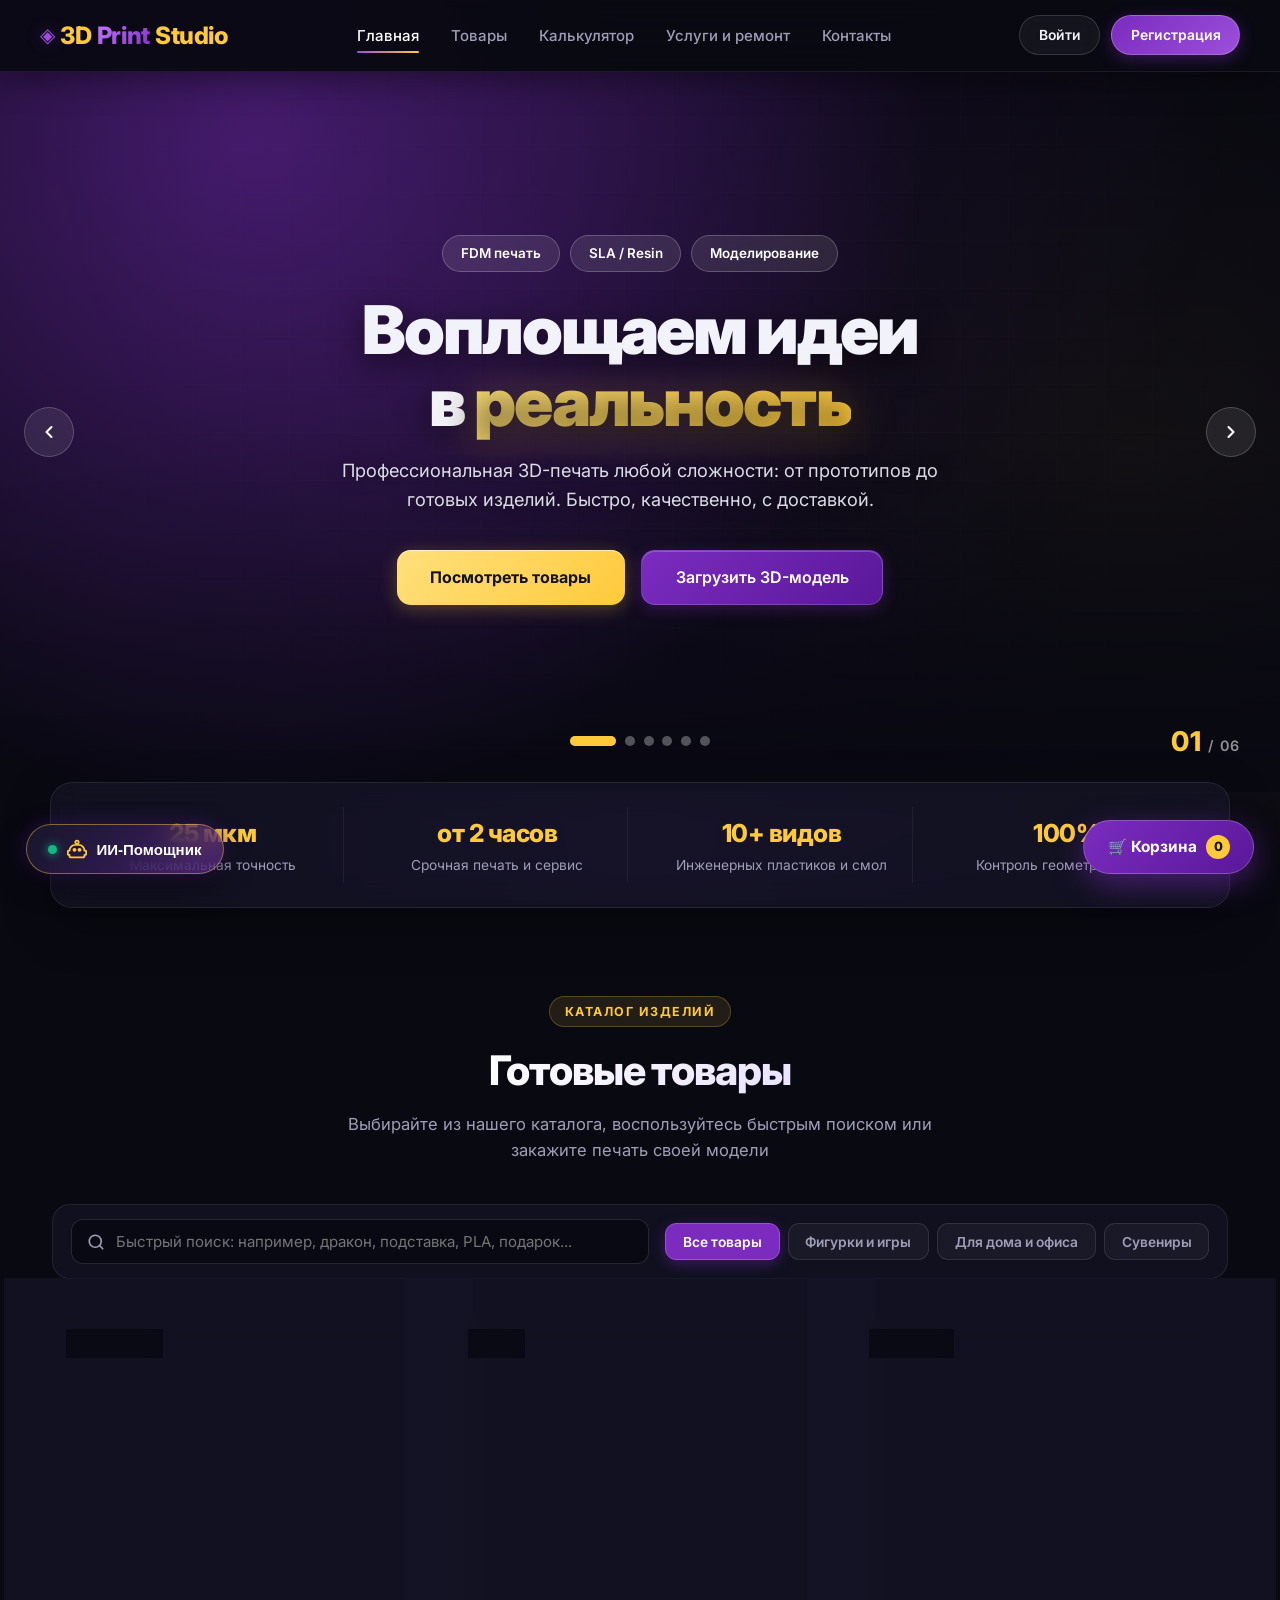
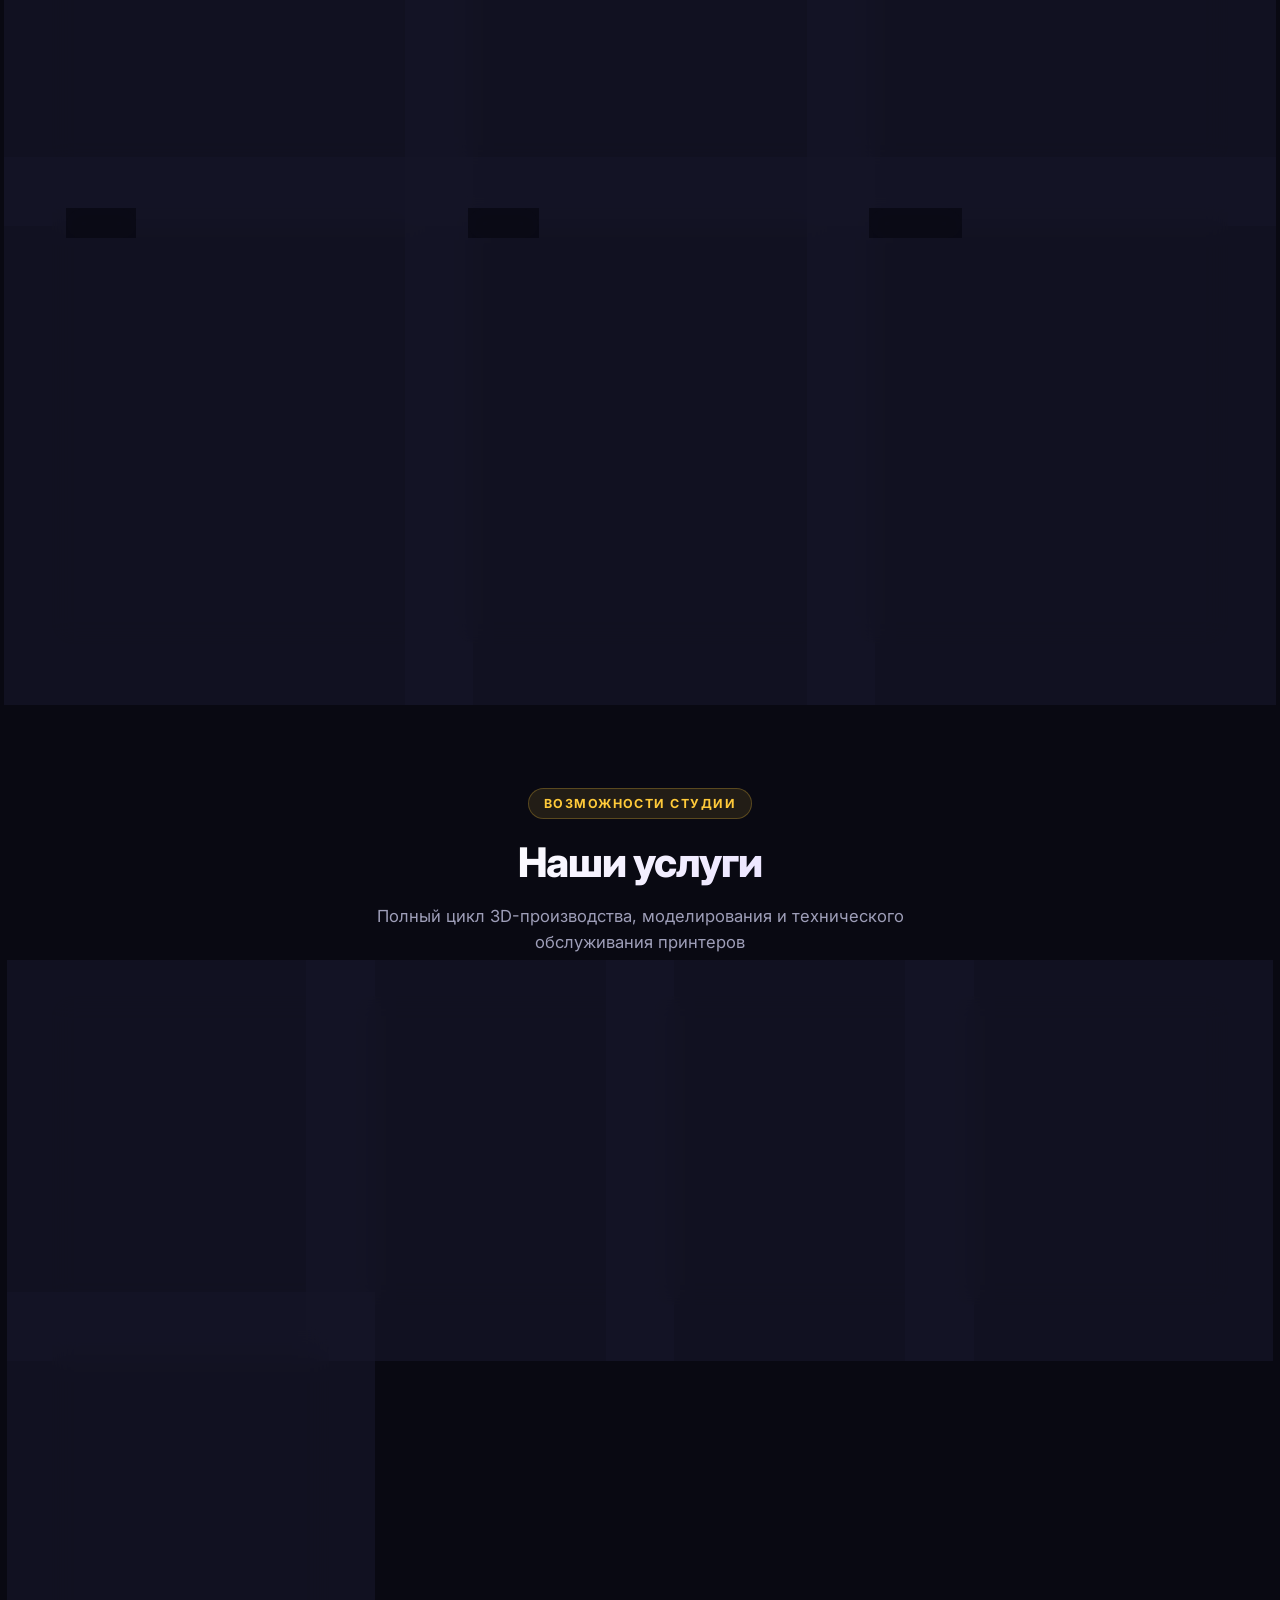
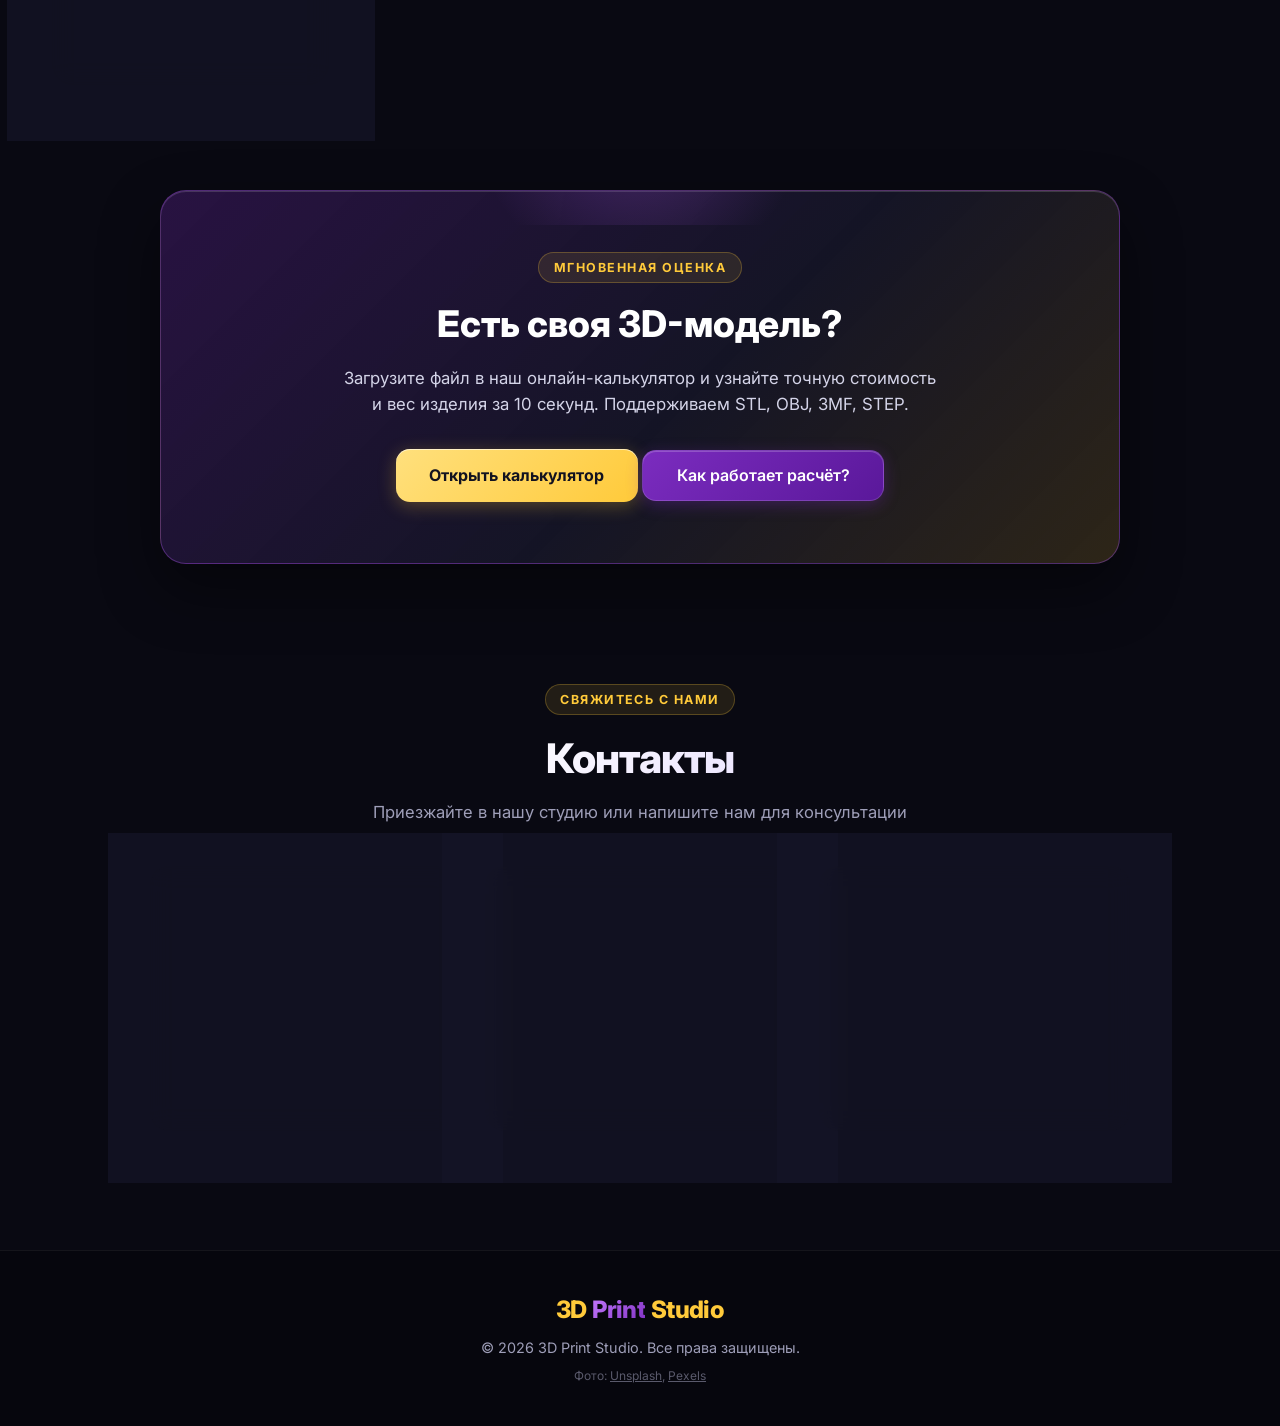
==== commit 737517b7: "Load Supabase SDK for site authentication header" ====
--- a/index.html
+++ b/index.html
@@ -4,6 +4,7 @@
   <meta charset="UTF-8">
   <meta name="viewport" content="width=device-width, initial-scale=1.0">
   <title>3D Print Studio — Студия 3D-печати и сервиса</title>
+  <script src="https://cdn.jsdelivr.net/npm/@supabase/supabase-js@2"></script>
   <script src="auth.js"></script>
   <link href="https://fonts.googleapis.com/css2?family=Inter:wght@400;500;600;700;800;900&display=swap" rel="stylesheet">
   <link rel="stylesheet" href="style.css">
